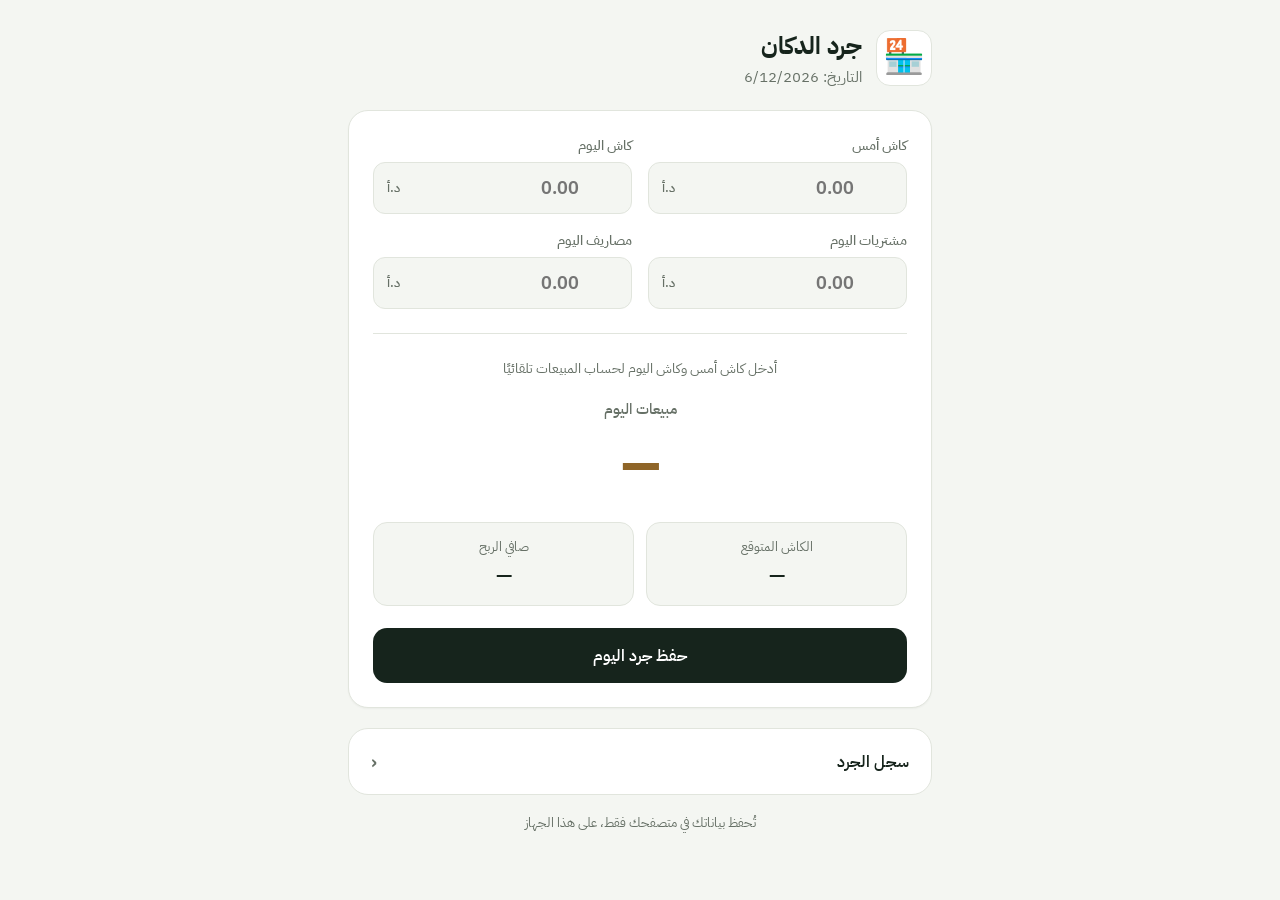
==== index.html @ ef3b1d61 "Add files via upload" ====
<!DOCTYPE html>
<html lang="ar" dir="rtl">
<head>
<meta charset="UTF-8">
<meta name="viewport" content="width=device-width, initial-scale=1.0">
<title>جرد الدكان</title>
<link rel="preconnect" href="https://fonts.googleapis.com">
<link rel="preconnect" href="https://fonts.gstatic.com" crossorigin>
<link href="https://fonts.googleapis.com/css2?family=IBM+Plex+Sans+Arabic:wght@400;500;600;700&display=swap" rel="stylesheet">
<link rel="stylesheet" href="style.css">
</head>
<body>

<div class="page">

  <header class="masthead">
    <div class="shop-icon">🏪</div>
    <div class="masthead-text">
      <h1>جرد الدكان</h1>
      <p class="subtitle" id="todayDate"></p>
    </div>
  </header>

  <main class="ledger">

    <section class="inputs">
      <div class="field">
        <label for="cashYesterday">كاش أمس</label>
        <div class="input-wrap">
          <input type="number" id="cashYesterday" inputmode="decimal" placeholder="0.00" step="0.01" min="0">
          <span class="unit">د.أ</span>
        </div>
      </div>

      <div class="field">
        <label for="cashToday">كاش اليوم</label>
        <div class="input-wrap">
          <input type="number" id="cashToday" inputmode="decimal" placeholder="0.00" step="0.01" min="0">
          <span class="unit">د.أ</span>
        </div>
      </div>

      <div class="field">
        <label for="purchases">مشتريات اليوم</label>
        <div class="input-wrap">
          <input type="number" id="purchases" inputmode="decimal" placeholder="0.00" step="0.01" min="0">
          <span class="unit">د.أ</span>
        </div>
      </div>

      <div class="field">
        <label for="expenses">مصاريف اليوم</label>
        <div class="input-wrap">
          <input type="number" id="expenses" inputmode="decimal" placeholder="0.00" step="0.01" min="0">
          <span class="unit">د.أ</span>
        </div>
      </div>
    </section>

    <div class="divider"></div>

    <section class="results">
      <p class="hint" id="resultHint">أدخل كاش أمس وكاش اليوم لحساب المبيعات تلقائيًا</p>

      <div class="hero-result" id="heroResult">
        <span class="hero-label">مبيعات اليوم</span>
        <span class="hero-value" id="salesValue">—</span>
      </div>

      <div class="mini-results" id="miniResults">
        <div class="mini-result">
          <span class="mini-label">الكاش المتوقع</span>
          <span class="mini-value" id="expectedCashValue">—</span>
        </div>
        <div class="mini-result">
          <span class="mini-label">صافي الربح</span>
          <span class="mini-value" id="profitValue">—</span>
        </div>
      </div>
    </section>

    <button class="save-btn" id="saveBtn">حفظ جرد اليوم</button>

  </main>

  <section class="history">
    <button class="history-toggle" id="historyToggle" aria-expanded="false">
      <span>سجل الجرد</span>
      <span class="chevron" id="chevron">‹</span>
    </button>

    <div class="history-body" id="historyBody">
      <div class="table-wrap">
        <table id="historyTable">
          <thead>
            <tr>
              <th>التاريخ</th>
              <th>كاش أمس</th>
              <th>كاش اليوم</th>
              <th>المشتريات</th>
              <th>المصاريف</th>
              <th>المبيعات</th>
              <th>الربح</th>
              <th></th>
            </tr>
          </thead>
          <tbody id="historyTableBody"></tbody>
        </table>
        <p class="empty-history" id="emptyHistory">لا يوجد جرد محفوظ بعد</p>
      </div>
    </div>
  </section>

  <footer class="foot-note">تُحفظ بياناتك في متصفحك فقط، على هذا الجهاز</footer>

</div>

<script src="script.js"></script>
</body>
</html>
---- style.css ----
:root {
  --ink: #16241C;
  --bg: #F4F6F2;
  --card: #FFFFFF;
  --accent: #B8863B;
  --accent-dark: #8F6528;
  --good: #2F6F4E;
  --good-bg: #E9F2ED;
  --bad: #B4442E;
  --bad-bg: #FBEBE7;
  --muted: #667066;
  --border: #E1E5DD;
  --border-strong: #CBD2C6;
  --font: 'IBM Plex Sans Arabic', Tahoma, Arial, sans-serif;
}

* { box-sizing: border-box; }

html, body {
  margin: 0;
  padding: 0;
}

body {
  font-family: var(--font);
  background: var(--bg);
  color: var(--ink);
  line-height: 1.5;
  -webkit-font-smoothing: antialiased;
}

.page {
  max-width: 620px;
  margin: 0 auto;
  padding: 28px 18px 60px;
}

/* Header */

.masthead {
  display: flex;
  align-items: center;
  gap: 14px;
  margin-bottom: 22px;
}

.shop-icon {
  font-size: 2.1rem;
  line-height: 1;
  background: var(--card);
  border: 1px solid var(--border);
  border-radius: 14px;
  width: 56px;
  height: 56px;
  display: flex;
  align-items: center;
  justify-content: center;
  flex-shrink: 0;
}

.masthead h1 {
  margin: 0;
  font-size: 1.5rem;
  font-weight: 700;
  letter-spacing: -0.01em;
}

.subtitle {
  margin: 2px 0 0;
  color: var(--muted);
  font-size: 0.92rem;
}

/* Ledger card */

.ledger {
  background: var(--card);
  border: 1px solid var(--border);
  border-radius: 20px;
  padding: 24px;
  box-shadow: 0 1px 2px rgba(22, 36, 28, 0.04);
}

.inputs {
  display: grid;
  grid-template-columns: 1fr 1fr;
  gap: 16px;
}

.field label {
  display: block;
  font-size: 0.88rem;
  font-weight: 500;
  color: var(--muted);
  margin-bottom: 6px;
}

.input-wrap {
  position: relative;
  display: flex;
  align-items: center;
}

.input-wrap input {
  width: 100%;
  font-family: var(--font);
  font-size: 1.1rem;
  font-weight: 600;
  color: var(--ink);
  background: var(--bg);
  border: 1.5px solid var(--border);
  border-radius: 12px;
  padding: 12px 52px 12px 14px;
  transition: border-color 0.15s ease, background 0.15s ease;
}

.input-wrap input:focus {
  outline: none;
  border-color: var(--accent);
  background: var(--card);
}

.input-wrap input::-webkit-outer-spin-button,
.input-wrap input::-webkit-inner-spin-button {
  -webkit-appearance: none;
  margin: 0;
}
.input-wrap input[type="number"] { -moz-appearance: textfield; }

.unit {
  position: absolute;
  left: 14px;
  font-size: 0.82rem;
  color: var(--muted);
  font-weight: 500;
  pointer-events: none;
}

.divider {
  height: 1px;
  background: var(--border);
  margin: 24px 0;
}

/* Results */

.hint {
  text-align: center;
  color: var(--muted);
  font-size: 0.9rem;
  margin: 0 0 18px;
}

.hero-result {
  display: flex;
  flex-direction: column;
  align-items: center;
  text-align: center;
  margin-bottom: 18px;
}

.hero-label {
  font-size: 0.95rem;
  color: var(--muted);
  font-weight: 500;
  margin-bottom: 6px;
}

.hero-value {
  font-size: clamp(2.4rem, 9vw, 3.2rem);
  font-weight: 700;
  color: var(--accent-dark);
  letter-spacing: -0.02em;
}

.hero-value.pulse {
  animation: pulse 0.35s ease;
}

@keyframes pulse {
  0% { transform: scale(1); }
  40% { transform: scale(1.04); }
  100% { transform: scale(1); }
}

@media (prefers-reduced-motion: reduce) {
  .hero-value.pulse { animation: none; }
}

.mini-results {
  display: grid;
  grid-template-columns: 1fr 1fr;
  gap: 12px;
}

.mini-result {
  background: var(--bg);
  border: 1px solid var(--border);
  border-radius: 14px;
  padding: 14px;
  display: flex;
  flex-direction: column;
  align-items: center;
  text-align: center;
}

.mini-label {
  font-size: 0.82rem;
  color: var(--muted);
  margin-bottom: 4px;
}

.mini-value {
  font-size: 1.3rem;
  font-weight: 700;
}

.mini-value.positive { color: var(--good); }
.mini-value.negative { color: var(--bad); }

/* Save button */

.save-btn {
  width: 100%;
  margin-top: 22px;
  padding: 15px;
  font-family: var(--font);
  font-size: 1.02rem;
  font-weight: 600;
  color: #fff;
  background: var(--ink);
  border: none;
  border-radius: 14px;
  cursor: pointer;
  transition: background 0.15s ease, transform 0.1s ease;
}

.save-btn:hover { background: #223a2c; }
.save-btn:active { transform: scale(0.99); }

/* History */

.history {
  margin-top: 20px;
  background: var(--card);
  border: 1px solid var(--border);
  border-radius: 20px;
  overflow: hidden;
}

.history-toggle {
  width: 100%;
  display: flex;
  align-items: center;
  justify-content: space-between;
  background: none;
  border: none;
  font-family: var(--font);
  font-size: 1rem;
  font-weight: 600;
  color: var(--ink);
  padding: 18px 22px;
  cursor: pointer;
}

.chevron {
  transition: transform 0.2s ease;
  color: var(--muted);
  font-size: 1.2rem;
}

.chevron.open { transform: rotate(-90deg); }

.history-body {
  max-height: 0;
  overflow: hidden;
  transition: max-height 0.25s ease;
}

.history-body.open {
  max-height: 600px;
  overflow-y: auto;
}

.table-wrap {
  padding: 0 22px 20px;
}

table {
  width: 100%;
  border-collapse: collapse;
  font-size: 0.88rem;
}

th, td {
  padding: 10px 8px;
  text-align: center;
  border-bottom: 1px solid var(--border);
  white-space: nowrap;
}

th {
  color: var(--muted);
  font-weight: 500;
  font-size: 0.8rem;
}

td.profit-cell.positive { color: var(--good); font-weight: 600; }
td.profit-cell.negative { color: var(--bad); font-weight: 600; }

.delete-btn {
  background: none;
  border: none;
  color: var(--muted);
  cursor: pointer;
  font-size: 1rem;
  padding: 4px 8px;
  border-radius: 8px;
}

.delete-btn:hover { background: var(--bad-bg); color: var(--bad); }

.empty-history {
  text-align: center;
  color: var(--muted);
  font-size: 0.9rem;
  padding: 8px 0 4px;
}

.foot-note {
  text-align: center;
  color: var(--muted);
  font-size: 0.8rem;
  margin-top: 18px;
}

/* Mobile */

@media (max-width: 480px) {
  .page { padding: 20px 14px 40px; }
  .inputs { grid-template-columns: 1fr; }
  .mini-results { grid-template-columns: 1fr 1fr; }
  .ledger { padding: 18px; }
  th, td { font-size: 0.78rem; padding: 8px 5px; }
}
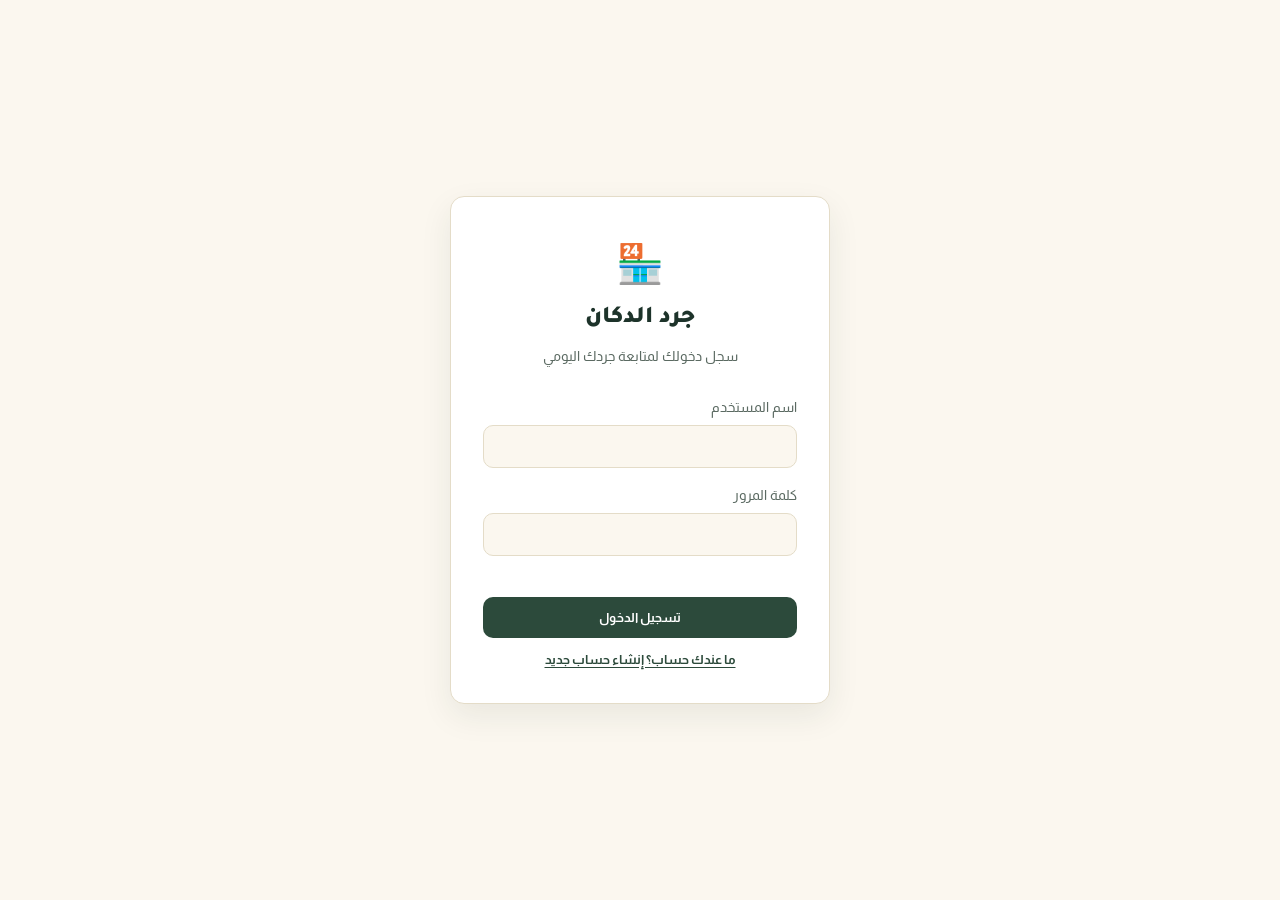
==== commit ee359474: "Add files via upload" ====
--- a/index.html
+++ b/index.html
@@ -5,114 +5,161 @@
 <meta name="viewport" content="width=device-width, initial-scale=1.0">
 <title>جرد الدكان</title>
 <link rel="preconnect" href="https://fonts.googleapis.com">
-<link rel="preconnect" href="https://fonts.gstatic.com" crossorigin>
-<link href="https://fonts.googleapis.com/css2?family=IBM+Plex+Sans+Arabic:wght@400;500;600;700&display=swap" rel="stylesheet">
+<link href="https://fonts.googleapis.com/css2?family=Tajawal:wght@500;700;900&family=Almarai:wght@400;700&display=swap" rel="stylesheet">
 <link rel="stylesheet" href="style.css">
 </head>
 <body>
 
-<div class="page">
+<!-- ===== شاشة تسجيل الدخول ===== -->
+<section id="authScreen" class="screen">
+  <div class="auth-card">
+    <div class="brand">
+      <span class="brand-icon">🏪</span>
+      <h1>جرد الدكان</h1>
+      <p class="brand-sub">سجل دخولك لمتابعة جردك اليومي</p>
+    </div>
 
-  <header class="masthead">
-    <div class="shop-icon">🏪</div>
-    <div class="masthead-text">
+    <form id="loginForm" class="auth-form">
+      <label>
+        اسم المستخدم
+        <input type="text" id="loginUsername" autocomplete="username" required>
+      </label>
+      <label>
+        كلمة المرور
+        <input type="password" id="loginPassword" autocomplete="current-password" required>
+      </label>
+      <p id="loginError" class="form-error"></p>
+      <button type="submit" class="btn btn-primary">تسجيل الدخول</button>
+    </form>
+
+    <button id="showSignup" class="link-btn">ما عندك حساب؟ إنشاء حساب جديد</button>
+
+    <form id="signupForm" class="auth-form hidden">
+      <label>
+        اسم المستخدم
+        <input type="text" id="signupUsername" required>
+      </label>
+      <label>
+        كلمة المرور
+        <input type="password" id="signupPassword" required>
+      </label>
+      <label>
+        تأكيد كلمة المرور
+        <input type="password" id="signupPasswordConfirm" required>
+      </label>
+      <p id="signupError" class="form-error"></p>
+      <button type="submit" class="btn btn-primary">إنشاء الحساب</button>
+    </form>
+
+    <button id="showLogin" class="link-btn hidden">رجوع لتسجيل الدخول</button>
+  </div>
+</section>
+
+<!-- ===== الشاشة الرئيسية: الجرد ===== -->
+<section id="mainScreen" class="screen hidden">
+  <header class="topbar">
+    <div class="topbar-title">
+      <span class="brand-icon small">🏪</span>
       <h1>جرد الدكان</h1>
-      <p class="subtitle" id="todayDate"></p>
+    </div>
+    <div class="topbar-user">
+      <span id="welcomeUser" class="welcome"></span>
+      <button id="logoutBtn" class="btn btn-ghost">تسجيل الخروج</button>
     </div>
   </header>
 
-  <main class="ledger">
+  <main class="content">
+    <p id="todayDate" class="today-date"></p>
 
-    <section class="inputs">
-      <div class="field">
-        <label for="cashYesterday">كاش أمس</label>
-        <div class="input-wrap">
-          <input type="number" id="cashYesterday" inputmode="decimal" placeholder="0.00" step="0.01" min="0">
-          <span class="unit">د.أ</span>
-        </div>
+    <div class="card entry-card">
+      <div class="field-grid">
+        <label class="field">
+          <span>كاش أمس</span>
+          <div class="input-money">
+            <input type="number" id="cashYesterday" min="0" step="0.01" placeholder="0.00">
+            <span class="currency">د.أ</span>
+          </div>
+        </label>
+        <label class="field">
+          <span>كاش اليوم</span>
+          <div class="input-money">
+            <input type="number" id="cashToday" min="0" step="0.01" placeholder="0.00">
+            <span class="currency">د.أ</span>
+          </div>
+        </label>
+        <label class="field">
+          <span>مشتريات اليوم</span>
+          <div class="input-money">
+            <input type="number" id="purchases" min="0" step="0.01" placeholder="0.00">
+            <span class="currency">د.أ</span>
+          </div>
+        </label>
+        <label class="field">
+          <span>مصاريف اليوم</span>
+          <div class="input-money">
+            <input type="number" id="expenses" min="0" step="0.01" placeholder="0.00">
+            <span class="currency">د.أ</span>
+          </div>
+        </label>
       </div>
 
-      <div class="field">
-        <label for="cashToday">كاش اليوم</label>
-        <div class="input-wrap">
-          <input type="number" id="cashToday" inputmode="decimal" placeholder="0.00" step="0.01" min="0">
-          <span class="unit">د.أ</span>
-        </div>
+      <div class="result-box">
+        <span class="result-label">مبيعات اليوم</span>
+        <span id="salesResult" class="result-value">0.00 د.أ</span>
       </div>
 
-      <div class="field">
-        <label for="purchases">مشتريات اليوم</label>
-        <div class="input-wrap">
-          <input type="number" id="purchases" inputmode="decimal" placeholder="0.00" step="0.01" min="0">
-          <span class="unit">د.أ</span>
-        </div>
-      </div>
+      <p id="profitNote" class="profit-note"></p>
 
-      <div class="field">
-        <label for="expenses">مصاريف اليوم</label>
-        <div class="input-wrap">
-          <input type="number" id="expenses" inputmode="decimal" placeholder="0.00" step="0.01" min="0">
-          <span class="unit">د.أ</span>
-        </div>
-      </div>
-    </section>
+      <button id="saveBtn" class="btn btn-primary btn-wide">حفظ جرد اليوم</button>
+      <p id="saveMsg" class="save-msg"></p>
+    </div>
 
-    <div class="divider"></div>
+    <button id="goRecords" class="btn btn-outline btn-wide">سجل الجرد</button>
+  </main>
+</section>
 
-    <section class="results">
-      <p class="hint" id="resultHint">أدخل كاش أمس وكاش اليوم لحساب المبيعات تلقائيًا</p>
+<!-- ===== شاشة سجل الجرد ===== -->
+<section id="recordsScreen" class="screen hidden">
+  <header class="topbar">
+    <div class="topbar-title">
+      <span class="brand-icon small">📒</span>
+      <h1>سجل الجرد</h1>
+    </div>
+    <div class="topbar-user">
+      <span id="welcomeUser2" class="welcome"></span>
+      <button id="logoutBtn2" class="btn btn-ghost">تسجيل الخروج</button>
+    </div>
+  </header>
 
-      <div class="hero-result" id="heroResult">
-        <span class="hero-label">مبيعات اليوم</span>
-        <span class="hero-value" id="salesValue">—</span>
-      </div>
+  <main class="content">
+    <button id="backToMain" class="link-btn back-link">← رجوع للجرد</button>
 
-      <div class="mini-results" id="miniResults">
-        <div class="mini-result">
-          <span class="mini-label">الكاش المتوقع</span>
-          <span class="mini-value" id="expectedCashValue">—</span>
-        </div>
-        <div class="mini-result">
-          <span class="mini-label">صافي الربح</span>
-          <span class="mini-value" id="profitValue">—</span>
-        </div>
-      </div>
-    </section>
+    <div class="card table-card">
+      <table id="recordsTable">
+        <thead>
+          <tr>
+            <th>التاريخ</th>
+            <th>كاش أمس</th>
+            <th>كاش اليوم</th>
+            <th>المشتريات</th>
+            <th>المصاريف</th>
+            <th>المبيعات</th>
+          </tr>
+        </thead>
+        <tbody id="recordsBody"></tbody>
+      </table>
+      <p id="noRecords" class="no-records hidden">ما في جرد محفوظ لهسا. ابدأ بحفظ أول يوم من صفحة الجرد.</p>
+    </div>
+  </main>
+</section>
 
-    <button class="save-btn" id="saveBtn">حفظ جرد اليوم</button>
-
-  </main>
-
-  <section class="history">
-    <button class="history-toggle" id="historyToggle" aria-expanded="false">
-      <span>سجل الجرد</span>
-      <span class="chevron" id="chevron">‹</span>
-    </button>
-
-    <div class="history-body" id="historyBody">
-      <div class="table-wrap">
-        <table id="historyTable">
-          <thead>
-            <tr>
-              <th>التاريخ</th>
-              <th>كاش أمس</th>
-              <th>كاش اليوم</th>
-              <th>المشتريات</th>
-              <th>المصاريف</th>
-              <th>المبيعات</th>
-              <th>الربح</th>
-              <th></th>
-            </tr>
-          </thead>
-          <tbody id="historyTableBody"></tbody>
-        </table>
-        <p class="empty-history" id="emptyHistory">لا يوجد جرد محفوظ بعد</p>
-      </div>
-    </div>
-  </section>
-
-  <footer class="foot-note">تُحفظ بياناتك في متصفحك فقط، على هذا الجهاز</footer>
-
+<!-- ===== نافذة تفاصيل اليوم ===== -->
+<div id="detailModal" class="modal-overlay hidden">
+  <div class="modal-box">
+    <button id="closeModal" class="modal-close">✕</button>
+    <h2 id="modalDate"></h2>
+    <div class="modal-grid" id="modalBody"></div>
+  </div>
 </div>
 
 <script src="script.js"></script>
--- a/style.css
+++ b/style.css
@@ -1,345 +1,452 @@
-:root {
-  --ink: #16241C;
-  --bg: #F4F6F2;
-  --card: #FFFFFF;
-  --accent: #B8863B;
-  --accent-dark: #8F6528;
-  --good: #2F6F4E;
-  --good-bg: #E9F2ED;
-  --bad: #B4442E;
-  --bad-bg: #FBEBE7;
-  --muted: #667066;
-  --border: #E1E5DD;
-  --border-strong: #CBD2C6;
-  --font: 'IBM Plex Sans Arabic', Tahoma, Arial, sans-serif;
-}
-
-* { box-sizing: border-box; }
-
-html, body {
+:root{
+  --bg: #FBF7EF;
+  --paper: #FFFFFF;
+  --ink: #22302A;
+  --ink-soft: #5B6A62;
+  --green: #2C4A3B;
+  --green-dark: #1D332A;
+  --gold: #C8912F;
+  --gold-soft: #F3E3C4;
+  --line: #E4DCC8;
+  --danger: #B5432E;
+  --radius: 14px;
+}
+
+*{ box-sizing: border-box; }
+
+html, body{
   margin: 0;
   padding: 0;
-}
-
-body {
-  font-family: var(--font);
+  min-height: 100%;
   background: var(--bg);
   color: var(--ink);
-  line-height: 1.5;
-  -webkit-font-smoothing: antialiased;
-}
-
-.page {
-  max-width: 620px;
+  font-family: 'Almarai', 'Tajawal', sans-serif;
+  font-size: 16px;
+  line-height: 1.6;
+}
+
+h1{
+  font-family: 'Tajawal', sans-serif;
+  font-weight: 900;
+  margin: 0;
+}
+
+.hidden{ display: none !important; }
+
+button{
+  font-family: inherit;
+  cursor: pointer;
+}
+
+input{
+  font-family: inherit;
+  font-size: 1rem;
+}
+
+/* ===== Screens ===== */
+.screen{
+  min-height: 100vh;
+  width: 100%;
+}
+
+/* ===== Auth screen ===== */
+#authScreen{
+  display: flex;
+  align-items: center;
+  justify-content: center;
+  padding: 24px;
+}
+
+.auth-card{
+  background: var(--paper);
+  border: 1px solid var(--line);
+  border-radius: var(--radius);
+  padding: 36px 32px;
+  width: 100%;
+  max-width: 380px;
+  box-shadow: 0 12px 32px rgba(29, 51, 42, 0.08);
+}
+
+.brand{
+  text-align: center;
+  margin-bottom: 28px;
+}
+
+.brand-icon{
+  font-size: 2.4rem;
+  display: block;
+  margin-bottom: 6px;
+}
+
+.brand-icon.small{
+  font-size: 1.6rem;
+  display: inline-block;
+  margin-left: 8px;
+}
+
+.brand h1{
+  font-size: 1.5rem;
+  color: var(--green-dark);
+}
+
+.brand-sub{
+  color: var(--ink-soft);
+  font-size: 0.9rem;
+  margin: 6px 0 0;
+}
+
+.auth-form{
+  display: flex;
+  flex-direction: column;
+  gap: 16px;
+}
+
+.auth-form label{
+  display: flex;
+  flex-direction: column;
+  gap: 6px;
+  font-size: 0.9rem;
+  color: var(--ink-soft);
+}
+
+.auth-form input{
+  border: 1px solid var(--line);
+  border-radius: 10px;
+  padding: 12px 14px;
+  background: var(--bg);
+  color: var(--ink);
+}
+
+.auth-form input:focus{
+  outline: 2px solid var(--green);
+  outline-offset: 1px;
+  background: var(--paper);
+}
+
+.form-error{
+  color: var(--danger);
+  font-size: 0.85rem;
+  margin: -6px 0 0;
+  min-height: 1.1em;
+}
+
+.link-btn{
+  display: block;
+  width: 100%;
+  text-align: center;
+  background: none;
+  border: none;
+  color: var(--green);
+  font-weight: 700;
+  padding: 14px 0 0;
+  text-decoration: underline;
+  text-underline-offset: 3px;
+}
+
+.back-link{
+  text-align: right;
+  padding: 0 0 16px;
+}
+
+/* ===== Buttons ===== */
+.btn{
+  border-radius: 10px;
+  padding: 13px 20px;
+  font-weight: 700;
+  border: none;
+  transition: transform 0.05s ease;
+}
+.btn:active{ transform: scale(0.98); }
+
+.btn-primary{
+  background: var(--green);
+  color: #fff;
+}
+.btn-primary:hover{ background: var(--green-dark); }
+
+.btn-outline{
+  background: transparent;
+  color: var(--green-dark);
+  border: 1.5px solid var(--green);
+}
+
+.btn-ghost{
+  background: transparent;
+  color: var(--ink-soft);
+  border: 1px solid var(--line);
+  padding: 8px 16px;
+  font-weight: 700;
+  font-size: 0.85rem;
+}
+
+.btn-wide{
+  width: 100%;
+  margin-top: 8px;
+}
+
+/* ===== Topbar ===== */
+.topbar{
+  background: var(--green);
+  color: #fff;
+  padding: 18px 24px;
+  display: flex;
+  align-items: center;
+  justify-content: space-between;
+  flex-wrap: wrap;
+  gap: 12px;
+}
+
+.topbar-title{
+  display: flex;
+  align-items: center;
+}
+
+.topbar h1{
+  color: #fff;
+  font-size: 1.25rem;
+}
+
+.topbar-user{
+  display: flex;
+  align-items: center;
+  gap: 14px;
+}
+
+.welcome{
+  font-weight: 700;
+}
+
+.topbar .btn-ghost{
+  color: #fff;
+  border-color: rgba(255,255,255,0.4);
+}
+.topbar .btn-ghost:hover{
+  background: rgba(255,255,255,0.12);
+}
+
+/* ===== Content ===== */
+.content{
+  max-width: 640px;
   margin: 0 auto;
-  padding: 28px 18px 60px;
-}
-
-/* Header */
-
-.masthead {
-  display: flex;
-  align-items: center;
-  gap: 14px;
-  margin-bottom: 22px;
-}
-
-.shop-icon {
-  font-size: 2.1rem;
-  line-height: 1;
-  background: var(--card);
-  border: 1px solid var(--border);
-  border-radius: 14px;
-  width: 56px;
-  height: 56px;
-  display: flex;
-  align-items: center;
-  justify-content: center;
-  flex-shrink: 0;
-}
-
-.masthead h1 {
-  margin: 0;
-  font-size: 1.5rem;
-  font-weight: 700;
-  letter-spacing: -0.01em;
-}
-
-.subtitle {
-  margin: 2px 0 0;
-  color: var(--muted);
-  font-size: 0.92rem;
-}
-
-/* Ledger card */
-
-.ledger {
-  background: var(--card);
-  border: 1px solid var(--border);
-  border-radius: 20px;
+  padding: 24px 20px 60px;
+}
+
+.today-date{
+  color: var(--ink-soft);
+  font-size: 0.9rem;
+  margin: 0 0 18px;
+}
+
+.card{
+  background: var(--paper);
+  border: 1px solid var(--line);
+  border-radius: var(--radius);
   padding: 24px;
-  box-shadow: 0 1px 2px rgba(22, 36, 28, 0.04);
-}
-
-.inputs {
+}
+
+.entry-card{
+  margin-bottom: 20px;
+}
+
+.field-grid{
   display: grid;
   grid-template-columns: 1fr 1fr;
   gap: 16px;
-}
-
-.field label {
+  margin-bottom: 8px;
+}
+
+.field{
+  display: flex;
+  flex-direction: column;
+  gap: 6px;
+  font-size: 0.88rem;
+  color: var(--ink-soft);
+}
+
+.input-money{
+  display: flex;
+  align-items: center;
+  border: 1px solid var(--line);
+  border-radius: 10px;
+  overflow: hidden;
+  background: var(--bg);
+}
+
+.input-money input{
+  border: none;
+  background: transparent;
+  padding: 12px 12px;
+  width: 100%;
+  color: var(--ink);
+}
+.input-money input:focus{ outline: none; }
+.input-money:focus-within{
+  outline: 2px solid var(--green);
+}
+
+.input-money .currency{
+  padding: 0 12px;
+  color: var(--ink-soft);
+  font-size: 0.85rem;
+  border-right: 1px solid var(--line);
+}
+
+.result-box{
+  margin-top: 18px;
+  background: var(--gold-soft);
+  border: 1px solid var(--gold);
+  border-radius: 12px;
+  padding: 18px;
+  text-align: center;
+}
+
+.result-label{
   display: block;
-  font-size: 0.88rem;
-  font-weight: 500;
-  color: var(--muted);
-  margin-bottom: 6px;
-}
-
-.input-wrap {
+  font-size: 0.9rem;
+  color: var(--green-dark);
+  margin-bottom: 4px;
+}
+
+.result-value{
+  display: block;
+  font-family: 'Tajawal', sans-serif;
+  font-weight: 900;
+  font-size: 2.1rem;
+  color: var(--green-dark);
+}
+
+.profit-note{
+  font-size: 0.82rem;
+  color: var(--ink-soft);
+  margin: 12px 2px 0;
+}
+
+.save-msg{
+  text-align: center;
+  color: var(--green-dark);
+  font-weight: 700;
+  font-size: 0.9rem;
+  min-height: 1.2em;
+  margin: 8px 0 0;
+}
+
+/* ===== Records table ===== */
+.table-card{
+  overflow-x: auto;
+  padding: 12px;
+}
+
+table{
+  width: 100%;
+  border-collapse: collapse;
+  font-size: 0.92rem;
+  min-width: 480px;
+}
+
+th, td{
+  padding: 12px 10px;
+  text-align: center;
+  border-bottom: 1px solid var(--line);
+}
+
+thead th{
+  color: var(--ink-soft);
+  font-weight: 700;
+  font-size: 0.85rem;
+  border-bottom: 2px solid var(--green);
+}
+
+tbody tr{
+  cursor: pointer;
+}
+tbody tr:hover{
+  background: var(--gold-soft);
+}
+
+.no-records{
+  text-align: center;
+  color: var(--ink-soft);
+  padding: 30px 10px;
+}
+
+/* ===== Modal ===== */
+.modal-overlay{
+  position: fixed;
+  inset: 0;
+  background: rgba(29, 51, 42, 0.45);
+  display: flex;
+  align-items: center;
+  justify-content: center;
+  padding: 20px;
+  z-index: 50;
+}
+
+.modal-box{
+  background: var(--paper);
+  border-radius: var(--radius);
+  padding: 28px;
+  width: 100%;
+  max-width: 380px;
   position: relative;
-  display: flex;
-  align-items: center;
-}
-
-.input-wrap input {
-  width: 100%;
-  font-family: var(--font);
-  font-size: 1.1rem;
-  font-weight: 600;
-  color: var(--ink);
-  background: var(--bg);
-  border: 1.5px solid var(--border);
-  border-radius: 12px;
-  padding: 12px 52px 12px 14px;
-  transition: border-color 0.15s ease, background 0.15s ease;
-}
-
-.input-wrap input:focus {
-  outline: none;
-  border-color: var(--accent);
-  background: var(--card);
-}
-
-.input-wrap input::-webkit-outer-spin-button,
-.input-wrap input::-webkit-inner-spin-button {
-  -webkit-appearance: none;
-  margin: 0;
-}
-.input-wrap input[type="number"] { -moz-appearance: textfield; }
-
-.unit {
+}
+
+.modal-close{
   position: absolute;
+  top: 14px;
   left: 14px;
-  font-size: 0.82rem;
-  color: var(--muted);
-  font-weight: 500;
-  pointer-events: none;
-}
-
-.divider {
-  height: 1px;
-  background: var(--border);
-  margin: 24px 0;
-}
-
-/* Results */
-
-.hint {
-  text-align: center;
-  color: var(--muted);
-  font-size: 0.9rem;
-  margin: 0 0 18px;
-}
-
-.hero-result {
-  display: flex;
-  flex-direction: column;
-  align-items: center;
-  text-align: center;
-  margin-bottom: 18px;
-}
-
-.hero-label {
-  font-size: 0.95rem;
-  color: var(--muted);
-  font-weight: 500;
-  margin-bottom: 6px;
-}
-
-.hero-value {
-  font-size: clamp(2.4rem, 9vw, 3.2rem);
-  font-weight: 700;
-  color: var(--accent-dark);
-  letter-spacing: -0.02em;
-}
-
-.hero-value.pulse {
-  animation: pulse 0.35s ease;
-}
-
-@keyframes pulse {
-  0% { transform: scale(1); }
-  40% { transform: scale(1.04); }
-  100% { transform: scale(1); }
-}
-
-@media (prefers-reduced-motion: reduce) {
-  .hero-value.pulse { animation: none; }
-}
-
-.mini-results {
-  display: grid;
-  grid-template-columns: 1fr 1fr;
-  gap: 12px;
-}
-
-.mini-result {
-  background: var(--bg);
-  border: 1px solid var(--border);
-  border-radius: 14px;
-  padding: 14px;
-  display: flex;
-  flex-direction: column;
-  align-items: center;
-  text-align: center;
-}
-
-.mini-label {
-  font-size: 0.82rem;
-  color: var(--muted);
-  margin-bottom: 4px;
-}
-
-.mini-value {
-  font-size: 1.3rem;
-  font-weight: 700;
-}
-
-.mini-value.positive { color: var(--good); }
-.mini-value.negative { color: var(--bad); }
-
-/* Save button */
-
-.save-btn {
-  width: 100%;
-  margin-top: 22px;
-  padding: 15px;
-  font-family: var(--font);
-  font-size: 1.02rem;
-  font-weight: 600;
-  color: #fff;
-  background: var(--ink);
-  border: none;
-  border-radius: 14px;
-  cursor: pointer;
-  transition: background 0.15s ease, transform 0.1s ease;
-}
-
-.save-btn:hover { background: #223a2c; }
-.save-btn:active { transform: scale(0.99); }
-
-/* History */
-
-.history {
-  margin-top: 20px;
-  background: var(--card);
-  border: 1px solid var(--border);
-  border-radius: 20px;
-  overflow: hidden;
-}
-
-.history-toggle {
-  width: 100%;
-  display: flex;
-  align-items: center;
-  justify-content: space-between;
   background: none;
   border: none;
-  font-family: var(--font);
-  font-size: 1rem;
-  font-weight: 600;
-  color: var(--ink);
-  padding: 18px 22px;
-  cursor: pointer;
-}
-
-.chevron {
-  transition: transform 0.2s ease;
-  color: var(--muted);
-  font-size: 1.2rem;
-}
-
-.chevron.open { transform: rotate(-90deg); }
-
-.history-body {
-  max-height: 0;
-  overflow: hidden;
-  transition: max-height 0.25s ease;
-}
-
-.history-body.open {
-  max-height: 600px;
-  overflow-y: auto;
-}
-
-.table-wrap {
-  padding: 0 22px 20px;
-}
-
-table {
-  width: 100%;
-  border-collapse: collapse;
-  font-size: 0.88rem;
-}
-
-th, td {
-  padding: 10px 8px;
-  text-align: center;
-  border-bottom: 1px solid var(--border);
-  white-space: nowrap;
-}
-
-th {
-  color: var(--muted);
-  font-weight: 500;
-  font-size: 0.8rem;
-}
-
-td.profit-cell.positive { color: var(--good); font-weight: 600; }
-td.profit-cell.negative { color: var(--bad); font-weight: 600; }
-
-.delete-btn {
-  background: none;
-  border: none;
-  color: var(--muted);
-  cursor: pointer;
-  font-size: 1rem;
-  padding: 4px 8px;
-  border-radius: 8px;
-}
-
-.delete-btn:hover { background: var(--bad-bg); color: var(--bad); }
-
-.empty-history {
-  text-align: center;
-  color: var(--muted);
-  font-size: 0.9rem;
-  padding: 8px 0 4px;
-}
-
-.foot-note {
-  text-align: center;
-  color: var(--muted);
-  font-size: 0.8rem;
-  margin-top: 18px;
-}
-
-/* Mobile */
-
-@media (max-width: 480px) {
-  .page { padding: 20px 14px 40px; }
-  .inputs { grid-template-columns: 1fr; }
-  .mini-results { grid-template-columns: 1fr 1fr; }
-  .ledger { padding: 18px; }
-  th, td { font-size: 0.78rem; padding: 8px 5px; }
-}
+  font-size: 1.1rem;
+  color: var(--ink-soft);
+}
+
+.modal-box h2{
+  font-family: 'Tajawal', sans-serif;
+  color: var(--green-dark);
+  margin: 0 0 18px;
+  font-size: 1.15rem;
+}
+
+.modal-grid{
+  display: flex;
+  flex-direction: column;
+  gap: 10px;
+}
+
+.modal-row{
+  display: flex;
+  justify-content: space-between;
+  border-bottom: 1px solid var(--line);
+  padding-bottom: 8px;
+  font-size: 0.92rem;
+}
+
+.modal-row span:first-child{
+  color: var(--ink-soft);
+}
+.modal-row span:last-child{
+  font-weight: 700;
+}
+
+.modal-row.highlight span:last-child{
+  color: var(--gold);
+  font-family: 'Tajawal', sans-serif;
+  font-weight: 900;
+  font-size: 1.1rem;
+}
+
+/* ===== Responsive ===== */
+@media (max-width: 480px){
+  .field-grid{
+    grid-template-columns: 1fr;
+  }
+  .auth-card{
+    padding: 28px 22px;
+  }
+  .topbar{
+    padding: 16px 18px;
+  }
+  .result-value{
+    font-size: 1.7rem;
+  }
+}
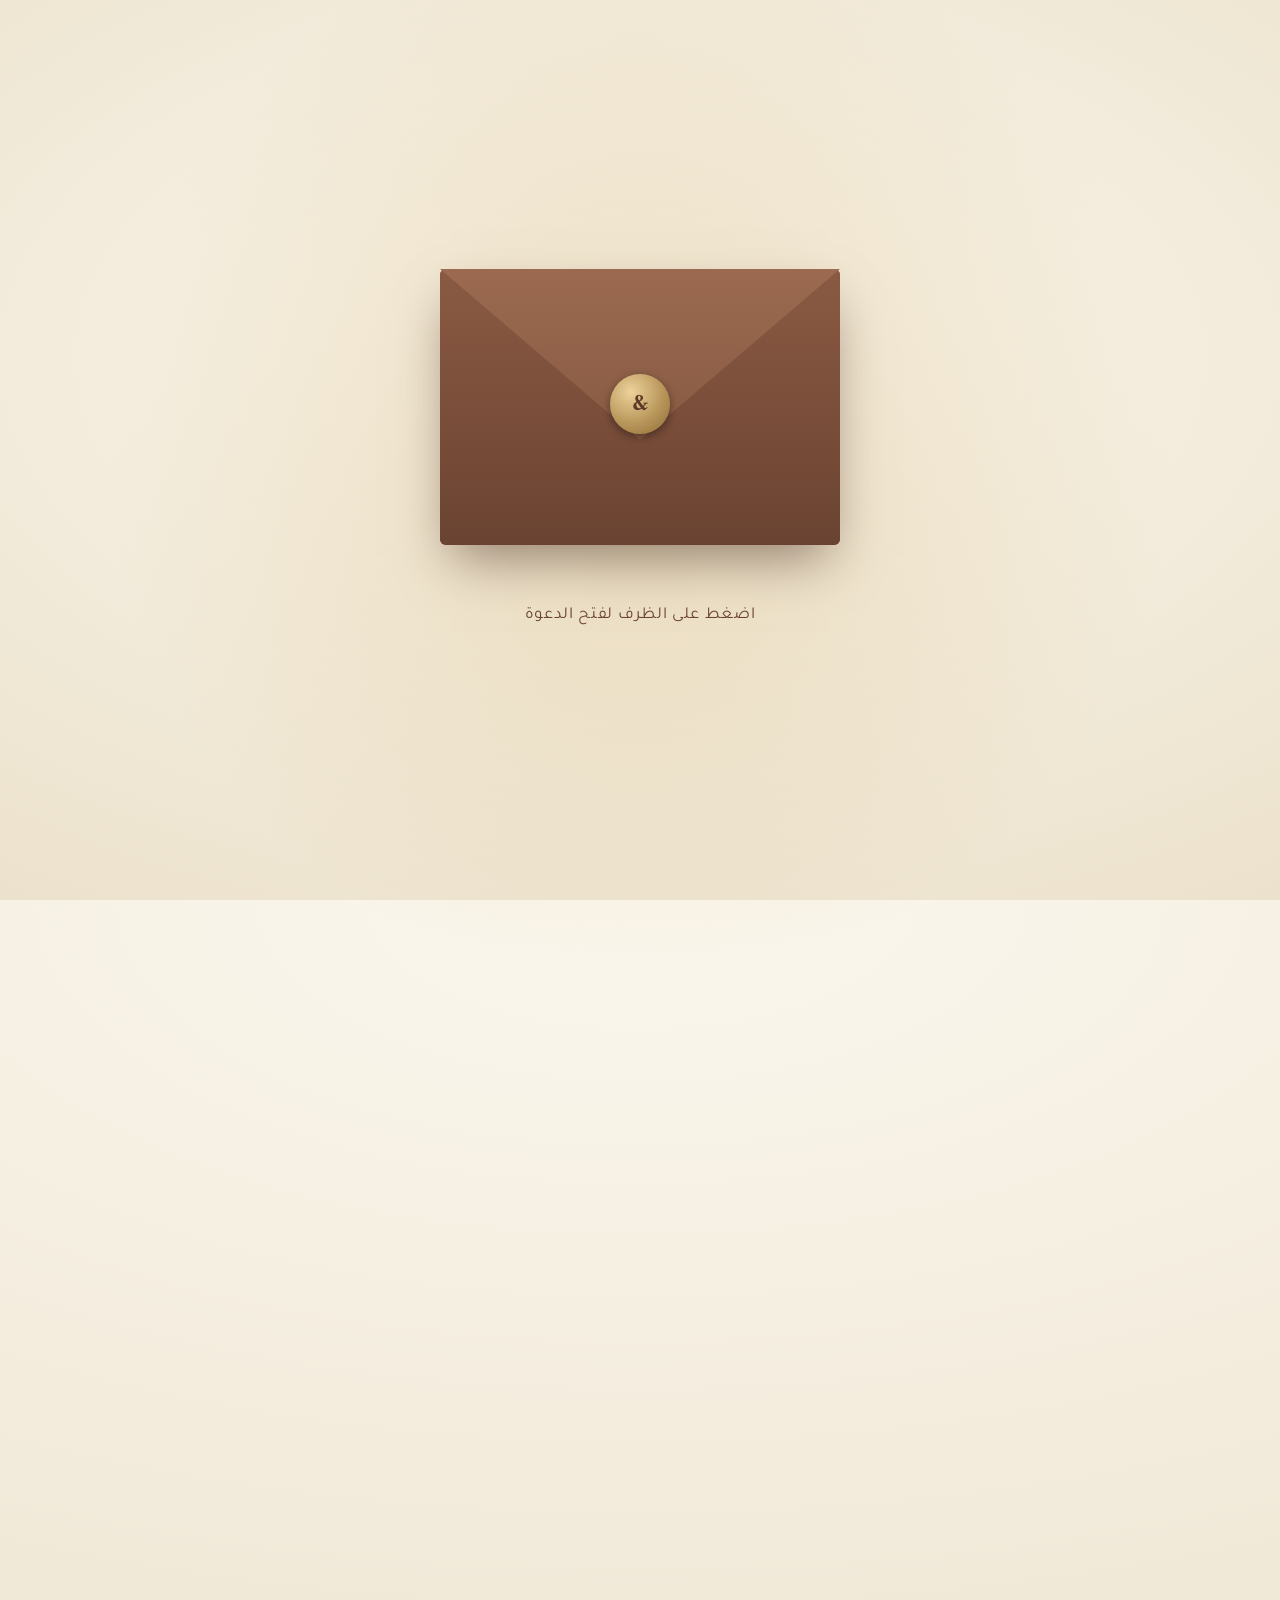
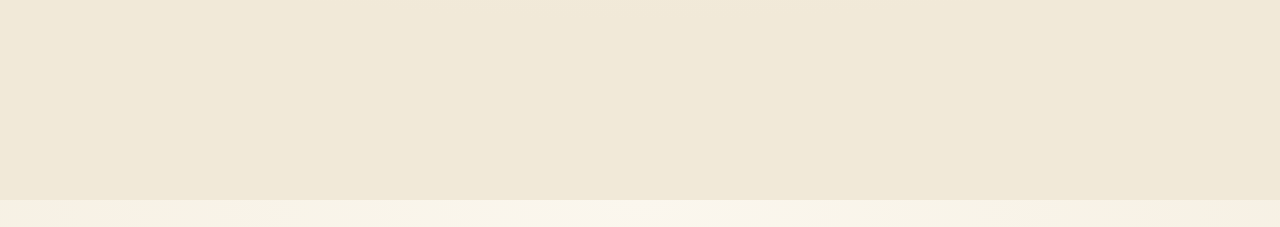
==== commit 7583f459: "Add files via upload" ====
--- a/index.html
+++ b/index.html
@@ -1,167 +1,622 @@
 <!DOCTYPE html>
 <html lang="ar" dir="rtl">
 <head>
-<meta charset="UTF-8">
-<meta name="viewport" content="width=device-width, initial-scale=1.0">
-<title>جرد الدكان</title>
+<meta charset="utf-8">
+<meta name="viewport" content="width=device-width, initial-scale=1, viewport-fit=cover">
+<title>دعوة خطوبة جهاد وديما</title>
+<meta name="description" content="يتشرف السيد إياد عطا حسين والحاج خالد ناصر رفيق بدعوتكم لحضور خطوبة ولديهما جهاد وديما - الخميس 5 نوفمبر 2026">
+<meta name="theme-color" content="#f6f1e7">
+<link rel="canonical" href="https://YOUR-DOMAIN.com/">
+<meta property="og:type" content="website">
+<meta property="og:locale" content="ar_AR">
+<meta property="og:site_name" content="دعوة خطوبة جهاد وديما">
+<meta property="og:title" content="دعوة خطوبة جهاد وديما">
+<meta property="og:description" content="يتشرف السيد إياد عطا حسين والحاج خالد ناصر رفيق بدعوتكم لحضور خطوبة ولديهما جهاد وديما - الخميس 5 نوفمبر 2026 - قاعة أعمدة، الزرقاء">
+<meta property="og:url" content="https://YOUR-DOMAIN.com/">
+<meta property="og:image" content="https://YOUR-DOMAIN.com/og-image.jpg">
+<meta property="og:image:type" content="image/jpeg">
+<meta property="og:image:width" content="1200">
+<meta property="og:image:height" content="630">
+<meta property="og:image:alt" content="دعوة خطوبة جهاد وديما - الخميس 5 نوفمبر 2026 - قاعة أعمدة، الزرقاء">
+<meta name="twitter:card" content="summary_large_image">
+<meta name="twitter:title" content="دعوة خطوبة جهاد وديما">
+<meta name="twitter:description" content="الخميس 5 نوفمبر 2026 - قاعة أعمدة، الزرقاء">
+<meta name="twitter:image" content="https://YOUR-DOMAIN.com/og-image.jpg">
 <link rel="preconnect" href="https://fonts.googleapis.com">
-<link href="https://fonts.googleapis.com/css2?family=Tajawal:wght@500;700;900&family=Almarai:wght@400;700&display=swap" rel="stylesheet">
-<link rel="stylesheet" href="style.css">
+<link rel="preconnect" href="https://fonts.gstatic.com" crossorigin>
+<link href="https://fonts.googleapis.com/css2?family=Amiri:wght@400;700&family=Aref+Ruqaa:wght@700&family=Tajawal:wght@400;500;700&display=swap" rel="stylesheet">
+<style>
+:root{--ivory:#f6f1e7;--paper:#fbf7ee;--brown:#6b4332;--ink:#4a2e22;--gold:#b9975b;--gold2:#d9bd85;--line:rgba(107,67,50,.28)}
+*{box-sizing:border-box;margin:0;padding:0;-webkit-tap-highlight-color:transparent}
+html{scroll-behavior:smooth}
+body{background:radial-gradient(120% 80% at 50% 0,#fbf7ee,#f1e9d8);color:var(--brown);font-family:'Tajawal',sans-serif;line-height:1.8;min-height:100vh;overflow-x:hidden}
+body.lock{overflow:hidden;height:100vh}
+button,a{font:inherit;color:inherit}
+:focus-visible{outline:2px solid var(--gold);outline-offset:3px}
+
+/* أغصان الزهور */
+#flowers{position:fixed;inset:0;pointer-events:none;z-index:1;overflow:hidden}
+#flowers .defs{position:absolute;width:0;height:0}
+.sp{position:absolute;height:min(36vh,330px);width:auto;aspect-ratio:100/440;overflow:visible;animation:sway 9s ease-in-out infinite alternate}
+.sp.tl{left:-3px;top:-2px;transform-origin:0 0}
+.sp.tr{right:-3px;top:-2px;transform-origin:100% 0;animation-delay:-3s}
+.sp.bl{left:-3px;bottom:-2px;transform-origin:0 100%;animation-delay:-5s;height:min(42vh,380px)}
+.sp.br{right:-3px;bottom:-2px;transform-origin:100% 100%;animation-delay:-2s;height:min(40vh,360px)}
+@keyframes sway{from{rotate:-1.3deg}to{rotate:1.3deg}}
+.lf,.tw{animation:flut var(--s,6s) ease-in-out var(--d,0s) infinite alternate}
+@keyframes flut{from{rotate:calc(var(--a,2.4deg)*-1)}to{rotate:var(--a,2.4deg)}}
+@media (min-width:700px){.sp{height:min(50vh,520px)}.sp.bl{height:min(58vh,560px)}.sp.br{height:min(54vh,540px)}}
+.dust{position:fixed;inset:0;pointer-events:none;z-index:1;overflow:hidden}
+.dust i{position:absolute;bottom:-10px;width:4px;height:4px;border-radius:50%;background:var(--gold2);opacity:0;box-shadow:0 0 8px 2px rgba(217,189,133,.7);animation:rise linear infinite}
+@keyframes rise{0%{opacity:0;transform:translateY(0)}15%{opacity:.8}100%{opacity:0;transform:translateY(-105vh) translateX(24px)}}
+
+/* مشهد الظرف */
+#stage{position:fixed;inset:0;z-index:50;display:grid;place-items:center;background:radial-gradient(100% 80% at 50% 40%,#fbf7ee,#eadfc8);transition:opacity 1.2s ease,visibility 1.2s}
+#stage.done{opacity:0;visibility:hidden}
+.glow{position:absolute;width:140vmin;height:140vmin;background:radial-gradient(circle,rgba(217,189,133,.42),transparent 60%);animation:pulse 5s ease-in-out infinite alternate}
+@keyframes pulse{from{opacity:.55;transform:scale(.92)}to{opacity:1;transform:scale(1.04)}}
+.wrap{position:relative;z-index:2;display:flex;flex-direction:column;align-items:center;gap:56px}
+.env{position:relative;width:min(86vw,400px);aspect-ratio:1.45;perspective:1300px;cursor:pointer;border:0;background:none;animation:float 4.5s ease-in-out infinite}
+.env.open{animation:none}
+@keyframes float{50%{transform:translateY(-8px)}}
+.env>*{position:absolute;inset:0}
+.eb{background:linear-gradient(160deg,#7a4e3a,#5d3828);border-radius:6px;box-shadow:0 24px 50px -12px rgba(74,46,34,.55)}
+.ec{inset:7% 6% 9%;background:var(--paper);border-radius:4px;display:flex;flex-direction:column;align-items:center;justify-content:center;gap:4px;border:1px solid var(--gold2);outline:5px solid var(--paper);outline-offset:-9px;transition:transform 1.4s cubic-bezier(.3,.8,.2,1) .7s,opacity 1s;z-index:2}
+.ec small{font-size:.8rem;color:var(--gold)}
+.ec b{font:700 clamp(1.5rem,7vw,2.1rem)/1.3 'Aref Ruqaa',serif;color:var(--brown)}
+.env.open .ec{transform:translateY(-58%) scale(1.04)}
+.ep{z-index:3;background:linear-gradient(180deg,#8a5a43,#6b4332);clip-path:polygon(0 0,50% 54%,100% 0,100% 100%,0 100%);border-radius:6px}
+.ef{z-index:4;background:linear-gradient(180deg,#9b6a50,#7d513b);clip-path:polygon(0 0,100% 0,50% 62%);transform-origin:top;transition:transform .9s cubic-bezier(.5,0,.2,1),z-index 0s .45s;filter:drop-shadow(0 6px 6px rgba(0,0,0,.25))}
+.env.open .ef{transform:rotateX(180deg);z-index:1}
+.seal{inset:auto;left:50%;top:49%;width:15%;aspect-ratio:1;translate:-50% -50%;z-index:5;border-radius:50%;background:radial-gradient(circle at 35% 30%,#ecd29a,#b9975b 55%,#8c6b35);display:grid;place-items:center;font:700 1.5rem 'Amiri',serif;color:#5d3828;box-shadow:0 3px 8px rgba(0,0,0,.4);transition:opacity .4s,scale .5s}
+.env.open .seal{opacity:0;scale:.4}
+.hint{font-size:1.05rem;color:var(--brown);letter-spacing:.04em;transition:opacity .5s}
+.hint.hide{opacity:0}
+
+/* الدعوة */
+main{position:relative;z-index:2;max-width:640px;margin:0 auto;padding:72px 34px 110px;text-align:center;opacity:0;transition:opacity 1.2s}
+main.go{opacity:1}
+.rv{opacity:0;transform:translateY(26px);transition:opacity 1s,transform 1s}
+.rv.in{opacity:1;transform:none}
+.bis{font:700 1.6rem 'Amiri',serif;color:var(--gold)}
+.bless{font:400 1.2rem 'Amiri',serif;margin-top:14px}
+.quote{font:400 1.45rem/1.9 'Amiri',serif;margin:30px 0 8px}
+.rule{display:flex;align-items:center;gap:12px;justify-content:center;margin:34px auto;max-width:320px;color:var(--gold)}
+.rule::before,.rule::after{content:"";flex:1;height:1px;background:linear-gradient(90deg,transparent,var(--gold),transparent)}
+.hosts{display:flex;justify-content:center;align-items:center;gap:22px;flex-wrap:wrap}
+.h small{display:block;font-size:1rem;color:var(--gold);line-height:1.2}
+.h b{font:700 clamp(1.35rem,5.5vw,1.8rem)/1.5 'Tajawal',sans-serif}
+.amp{font:400 2.6rem 'Amiri',serif;color:var(--brown);line-height:1}
+.invite{font:400 1.3rem 'Amiri',serif;margin-top:26px}
+.names{display:flex;justify-content:center;align-items:center;gap:clamp(14px,5vw,34px);margin:18px 0 8px;font:700 clamp(3.6rem,19vw,6.4rem)/1.35 'Aref Ruqaa',serif;color:var(--brown)}
+.names .am{font:400 clamp(2rem,9vw,3.2rem) 'Amiri',serif;color:var(--gold)}
+.names span{display:inline-block;opacity:0;filter:blur(14px);transform:scale(1.15)}
+.go .names span{animation:nm 1.8s cubic-bezier(.2,.7,.2,1) forwards}
+.go .names span:nth-child(1){animation-delay:.5s}
+.go .names span:nth-child(2){animation-delay:1.2s}
+.go .names span:nth-child(3){animation-delay:1.9s}
+@keyframes nm{to{opacity:1;filter:blur(0);transform:none}}
+.names .n{background:linear-gradient(100deg,var(--brown) 30%,#c8a560 50%,var(--brown) 70%);background-size:250% 100%;-webkit-background-clip:text;background-clip:text;-webkit-text-fill-color:transparent;animation-name:nm,shine!important;animation-duration:1.8s,5s;animation-delay:.5s,3s;animation-iteration-count:1,infinite;animation-fill-mode:forwards,none}
+.names .n+.am+.n{animation-delay:1.9s,3s}
+@keyframes shine{from{background-position:120% 0}to{background-position:-120% 0}}
+.under{height:1px;background:linear-gradient(90deg,transparent,var(--brown),transparent);max-width:380px;margin:0 auto 12px}
+.date{font:500 1.5rem 'Tajawal',sans-serif;letter-spacing:.28em;direction:ltr}
+.god{font:400 1.25rem 'Amiri',serif;margin-top:6px}
+.cd{display:flex;justify-content:center;gap:10px;direction:rtl;margin:8px 0}
+.u{flex:1;max-width:100px;padding:16px 4px 10px;background:rgba(251,247,238,.75);border:1px solid var(--gold2);border-radius:14px;box-shadow:0 10px 24px -14px rgba(74,46,34,.5)}
+.u b{display:block;font:700 2rem/1.1 'Tajawal',sans-serif;direction:ltr;transition:transform .3s}
+.u b.t{transform:translateY(-4px) scale(1.08);color:var(--gold)}
+.u span{font-size:.9rem}
+.cdmsg{font:400 1.3rem 'Amiri',serif;margin-top:12px;min-height:1.8em}
+.info{display:grid;grid-template-columns:repeat(3,1fr);gap:10px;margin:8px 0 30px}
+.i{padding:6px 2px}
+.i svg{width:46px;height:46px;fill:none;stroke:var(--brown);stroke-width:1.4;stroke-linecap:round;stroke-linejoin:round;transition:transform .5s}
+.i:hover svg{transform:translateY(-4px) rotate(-4deg)}
+.i p{font-size:1.05rem;line-height:1.5;margin-top:8px}
+.i p small{display:block;font-size:.95rem;opacity:.85}
+.btns{display:flex;flex-direction:column;align-items:center;gap:12px}
+.btn{display:inline-flex;align-items:center;justify-content:center;gap:10px;min-width:250px;padding:14px 30px;border-radius:999px;text-decoration:none;cursor:pointer;font-weight:500;font-size:1.08rem;transition:transform .3s,box-shadow .3s,background .3s}
+.btn svg{width:20px;height:20px;fill:none;stroke:currentColor;stroke-width:1.8;stroke-linecap:round;stroke-linejoin:round}
+.p{background:linear-gradient(135deg,#7a4e3a,#5d3828);color:#fbf1dc;border:1px solid var(--gold);box-shadow:0 12px 26px -12px rgba(74,46,34,.8)}
+.p:hover{transform:translateY(-3px);box-shadow:0 16px 30px -12px rgba(74,46,34,.8)}
+.s{border:1px solid var(--brown);background:transparent}
+.s:hover{background:rgba(107,67,50,.08);transform:translateY(-2px)}
+.dua{font:700 1.5rem/1.9 'Amiri',serif;margin-top:40px}
+.notes{display:inline-flex;flex-direction:column;gap:12px;margin-top:6px;text-align:right}
+.nt{display:flex;align-items:center;gap:12px;font-size:1.02rem}
+.nt svg{flex:none;width:34px;height:34px;fill:none;stroke:var(--brown);stroke-width:1.5;stroke-linecap:round}
+.heart{color:var(--brown);font-size:1.1rem}
+
+/* الموسيقى */
+#mus{position:fixed;z-index:60;left:16px;top:calc(16px + env(safe-area-inset-top,0px));width:46px;height:46px;border-radius:50%;border:1px solid var(--gold);background:rgba(251,247,238,.9);display:grid;place-items:center;cursor:pointer;box-shadow:0 8px 20px -10px rgba(74,46,34,.6);opacity:0;visibility:hidden;transition:opacity 1s}
+#mus.show{opacity:1;visibility:visible}
+#mus svg{width:22px;height:22px;fill:var(--brown)}
+#mus .ps{display:none}
+#mus.on .pl{display:none}
+#mus.on .ps{display:block}
+#mus.on{animation:beat 1.6s ease-in-out infinite}
+@keyframes beat{50%{box-shadow:0 0 0 8px rgba(185,151,91,.2)}}
+#ytwrap{position:fixed;right:0;bottom:0;width:200px;height:200px;opacity:.01;pointer-events:none;z-index:-1;overflow:hidden}
+#mus.err{opacity:.6}
+#toast{position:fixed;z-index:70;left:50%;bottom:calc(24px + env(safe-area-inset-bottom,0px));translate:-50% 20px;max-width:90vw;padding:12px 20px;border-radius:14px;background:var(--ink);color:#fbf1dc;font-size:.95rem;text-align:center;opacity:0;pointer-events:none;transition:.4s}
+#toast.show{opacity:1;translate:-50% 0}
+@media (max-width:420px){.btn{min-width:100%}.u b{font-size:1.65rem}}
+@media (prefers-reduced-motion:reduce){*,*::before,*::after{animation:none!important;transition-duration:.01s!important;transition-delay:0s!important}.names span{opacity:1;filter:none;transform:none}.rv{opacity:1;transform:none}}
+
+/* نموذج تأكيد الحضور */
+[hidden]{display:none!important}
+button.btn{font-family:inherit;border:0}
+button.btn.p{border:1px solid var(--gold)}
+button.btn.s{border:1px solid var(--brown)}
+.btn[disabled]{opacity:.65;cursor:progress;transform:none}
+.mdl{position:fixed;inset:0;z-index:80;display:grid;place-items:center;padding:16px;padding-bottom:max(16px,env(safe-area-inset-bottom,0px))}
+.mdl-bg{position:absolute;inset:0;background:rgba(74,46,34,.5);-webkit-backdrop-filter:blur(3px);backdrop-filter:blur(3px);animation:fade .35s both}
+.mdl-box{position:relative;width:100%;max-width:440px;max-height:calc(100vh - 32px);max-height:calc(100dvh - 32px);overflow:auto;background:var(--paper);border:1px solid var(--gold2);border-radius:22px;padding:30px 24px 24px;text-align:center;box-shadow:0 30px 60px -20px rgba(74,46,34,.65);animation:pop .45s cubic-bezier(.2,.8,.2,1) both;outline:none}
+.mdl-box::before{content:"";position:absolute;inset:7px;border:1px solid rgba(185,151,91,.45);border-radius:16px;pointer-events:none}
+@keyframes fade{from{opacity:0}}
+@keyframes pop{from{opacity:0;transform:translateY(18px) scale(.97)}}
+.mdl-x{position:absolute;top:12px;left:14px;width:38px;height:38px;border-radius:50%;border:0;background:none;font-size:1.7rem;line-height:1;cursor:pointer;color:var(--brown);z-index:2}
+.mdl-x:hover{background:rgba(107,67,50,.08)}
+.mdl-k{font:400 1.15rem 'Amiri',serif;color:var(--gold)}
+.mdl h2{font:700 2rem/1.4 'Aref Ruqaa',serif;color:var(--brown);margin-bottom:14px}
+#rsvpForm{text-align:right;display:flex;flex-direction:column;gap:14px}
+.fld label{display:block;font-size:.95rem;margin-bottom:4px;color:var(--ink)}
+.fld label em{color:#a4482f;font-style:normal}
+.fld label span{opacity:.7;font-size:.85rem}
+.fld input,.fld select,.fld textarea{width:100%;font:inherit;font-size:1rem;color:var(--ink);background:var(--ivory);border:1px solid var(--gold2);border-radius:12px;padding:11px 14px;transition:border-color .2s,box-shadow .2s;-webkit-appearance:none;appearance:none}
+.fld select{background-image:linear-gradient(45deg,transparent 50%,var(--brown) 50%),linear-gradient(135deg,var(--brown) 50%,transparent 50%);background-position:18px 52%,24px 52%;background-size:6px 6px;background-repeat:no-repeat;padding-left:40px}
+.fld textarea{resize:vertical;min-height:84px}
+.fld input:focus,.fld select:focus,.fld textarea:focus{outline:none;border-color:var(--brown);box-shadow:0 0 0 3px rgba(185,151,91,.3)}
+.fld input[aria-invalid=true]{border-color:#a4482f}
+.hp{position:absolute!important;left:-9999px;width:1px;height:1px;opacity:0}
+.err{min-height:1.4em;font-size:.95rem;color:#a4482f;text-align:center}
+#rsvpForm .btn{width:100%;min-width:0}
+.ok svg{width:66px;height:66px;fill:none;stroke:var(--gold);stroke-width:2;stroke-linecap:round;stroke-linejoin:round;margin-bottom:6px}
+.ok svg path{stroke-dasharray:40;stroke-dashoffset:40;animation:tick .7s .25s ease forwards}
+@keyframes tick{to{stroke-dashoffset:0}}
+#doneText{font:400 1.25rem/1.9 'Amiri',serif;margin-bottom:18px}
+.mdl-actions{display:flex;flex-direction:column;align-items:center;gap:10px}
+.mdl-actions .btn{width:100%;min-width:0;padding:12px 20px;font-size:1rem}
+.lnk{background:none;border:0;cursor:pointer;text-decoration:underline;text-underline-offset:4px;font-size:.95rem;padding:8px;color:var(--brown)}
+#cancelAsk{font-size:.98rem}
+#cancelAsk .lnk{font-weight:700}
+body.mo{overflow:hidden}
+.btn span{text-align:center}
+@media (max-width:420px){.btn{padding:14px 14px;font-size:1rem;gap:8px}}
+</style>
 </head>
-<body>
-
-<!-- ===== شاشة تسجيل الدخول ===== -->
-<section id="authScreen" class="screen">
-  <div class="auth-card">
-    <div class="brand">
-      <span class="brand-icon">🏪</span>
-      <h1>جرد الدكان</h1>
-      <p class="brand-sub">سجل دخولك لمتابعة جردك اليومي</p>
-    </div>
-
-    <form id="loginForm" class="auth-form">
-      <label>
-        اسم المستخدم
-        <input type="text" id="loginUsername" autocomplete="username" required>
-      </label>
-      <label>
-        كلمة المرور
-        <input type="password" id="loginPassword" autocomplete="current-password" required>
-      </label>
-      <p id="loginError" class="form-error"></p>
-      <button type="submit" class="btn btn-primary">تسجيل الدخول</button>
-    </form>
-
-    <button id="showSignup" class="link-btn">ما عندك حساب؟ إنشاء حساب جديد</button>
-
-    <form id="signupForm" class="auth-form hidden">
-      <label>
-        اسم المستخدم
-        <input type="text" id="signupUsername" required>
-      </label>
-      <label>
-        كلمة المرور
-        <input type="password" id="signupPassword" required>
-      </label>
-      <label>
-        تأكيد كلمة المرور
-        <input type="password" id="signupPasswordConfirm" required>
-      </label>
-      <p id="signupError" class="form-error"></p>
-      <button type="submit" class="btn btn-primary">إنشاء الحساب</button>
-    </form>
-
-    <button id="showLogin" class="link-btn hidden">رجوع لتسجيل الدخول</button>
+<body class="lock">
+
+<div class="dust" id="dust" aria-hidden="true"></div>
+<div id="flowers" aria-hidden="true"></div>
+
+<section id="stage" aria-label="ظرف الدعوة">
+  <div class="glow"></div>
+  <div class="wrap">
+    <button class="env" id="env" aria-label="افتح الدعوة">
+      <div class="eb"></div>
+      <div class="ec"><small>دعوة خطوبة</small><b>جهاد &amp; ديما</b></div>
+      <div class="ep"></div>
+      <div class="ef"></div>
+      <div class="seal">&amp;</div>
+    </button>
+    <p class="hint" id="hint">اضغط على الظرف لفتح الدعوة</p>
   </div>
 </section>
 
-<!-- ===== الشاشة الرئيسية: الجرد ===== -->
-<section id="mainScreen" class="screen hidden">
-  <header class="topbar">
-    <div class="topbar-title">
-      <span class="brand-icon small">🏪</span>
-      <h1>جرد الدكان</h1>
-    </div>
-    <div class="topbar-user">
-      <span id="welcomeUser" class="welcome"></span>
-      <button id="logoutBtn" class="btn btn-ghost">تسجيل الخروج</button>
-    </div>
-  </header>
-
-  <main class="content">
-    <p id="todayDate" class="today-date"></p>
-
-    <div class="card entry-card">
-      <div class="field-grid">
-        <label class="field">
-          <span>كاش أمس</span>
-          <div class="input-money">
-            <input type="number" id="cashYesterday" min="0" step="0.01" placeholder="0.00">
-            <span class="currency">د.أ</span>
-          </div>
-        </label>
-        <label class="field">
-          <span>كاش اليوم</span>
-          <div class="input-money">
-            <input type="number" id="cashToday" min="0" step="0.01" placeholder="0.00">
-            <span class="currency">د.أ</span>
-          </div>
-        </label>
-        <label class="field">
-          <span>مشتريات اليوم</span>
-          <div class="input-money">
-            <input type="number" id="purchases" min="0" step="0.01" placeholder="0.00">
-            <span class="currency">د.أ</span>
-          </div>
-        </label>
-        <label class="field">
-          <span>مصاريف اليوم</span>
-          <div class="input-money">
-            <input type="number" id="expenses" min="0" step="0.01" placeholder="0.00">
-            <span class="currency">د.أ</span>
-          </div>
-        </label>
+<button id="mus" aria-label="تشغيل أو إيقاف الأغنية" title="تشغيل أو إيقاف الموسيقى">
+  <svg class="pl" viewBox="0 0 24 24"><path d="M9 18V6l10 6zM9 18"/></svg>
+  <svg class="ps" viewBox="0 0 24 24"><path d="M7 5h4v14H7zM13 5h4v14h-4z"/></svg>
+</button>
+<div id="ytwrap" aria-hidden="true"><div id="ytp"></div></div>
+<div id="toast" role="status"></div>
+
+<main id="main">
+  <p class="bis rv">بسم الله الرحمن الرحيم</p>
+  <p class="bless rv">اللهم بارك لهما وبارك عليهما واجمع بينهما في خير</p>
+  <p class="quote rv">إنّ السرور إذا تشارك ضوعفت بسماته<br>مع زمرة الأحباب</p>
+  <div class="rule rv">✦</div>
+
+  <div class="hosts rv">
+    <div class="h"><small>السيد</small><b>إياد عطا حسين</b></div>
+    <div class="amp">&amp;</div>
+    <div class="h"><small>الحاج</small><b>خالد ناصر رفيق</b></div>
+  </div>
+  <p class="invite rv">يتشرفان بدعوتكم لحضور خطوبة ولديهما</p>
+
+  <div class="names" aria-label="جهاد وديما"><span class="n">جهاد</span><span class="am">&amp;</span><span class="n">ديما</span></div>
+  <div class="under"></div>
+  <p class="date rv">5 . 11 . 2026</p>
+  <p class="god rv">وذلك بمشيئة الله</p>
+
+  <div class="rule rv">✦</div>
+
+  <div class="rv">
+    <div class="cd" id="cd" aria-live="off">
+      <div class="u"><b id="d">00</b><span>يوم</span></div>
+      <div class="u"><b id="h">00</b><span>ساعة</span></div>
+      <div class="u"><b id="m">00</b><span>دقيقة</span></div>
+      <div class="u"><b id="s">00</b><span>ثانية</span></div>
+    </div>
+    <p class="cdmsg" id="cdmsg"></p>
+  </div>
+
+  <div class="rule rv">✦</div>
+
+  <div class="info rv">
+    <div class="i">
+      <svg viewBox="0 0 48 48"><rect x="7" y="10" width="34" height="31" rx="3"/><path d="M7 19h34M16 6v8M32 6v8M15 26h3M22.5 26h3M30 26h3M15 33h3M22.5 33h3M30 33h3"/></svg>
+      <p>الخميس<small>5 نوفمبر 2026</small></p>
+    </div>
+    <div class="i">
+      <svg viewBox="0 0 48 48"><path d="M24 43S10 29 10 19a14 14 0 0 1 28 0c0 10-14 24-14 24z"/><circle cx="24" cy="19" r="5"/></svg>
+      <p>قاعة أعمدة<small>الزرقاء</small></p>
+    </div>
+    <div class="i">
+      <svg viewBox="0 0 48 48"><circle cx="24" cy="24" r="18"/><path d="M24 12v13l8 5"/></svg>
+      <p>الاستقبال<small>من 7:00 مساءً<br>حتى 9:00 مساءً</small></p>
+    </div>
+  </div>
+
+  <div class="btns rv">
+    <button class="btn p" id="rsvpOpen" type="button" aria-haspopup="dialog">
+      <svg viewBox="0 0 24 24"><circle cx="12" cy="12" r="9"/><path d="M7.8 12.4l3 3 5.6-6.4"/></svg>
+      <span id="rsvpOpenTxt">تأكيد الحضور</span>
+    </button>
+    <a class="btn s" href="https://maps.app.goo.gl/93anydQjeiMpYPwy5" target="_blank" rel="noopener">
+      <svg viewBox="0 0 24 24"><path d="M12 22s-7-7-7-12a7 7 0 0 1 14 0c0 5-7 12-7 12z"/><circle cx="12" cy="10" r="2.5"/></svg>
+      <span>افتح موقع القاعة على خرائط Google</span>
+    </a>
+  </div>
+
+  <p class="dua rv">اللهم اجعلها حياةً سعيدةً مديدة،<br>وذلك بمشيئة الله</p>
+
+  <div class="rule rv"><span class="heart">♥</span></div>
+
+  <div class="notes rv">
+    <div class="nt">
+      <svg viewBox="0 0 36 36"><circle cx="18" cy="18" r="15"/><circle cx="14" cy="13" r="2.5"/><circle cx="23" cy="15" r="2"/><path d="M10 25c0-4 2-6 4-6s4 2 4 6M20 25c0-3 1.5-5 3-5s3 2 3 5M6 6l24 24"/></svg>
+      <span>نرجو من الكرام عدم اصطحاب الأطفال</span>
+    </div>
+    <div class="nt">
+      <svg viewBox="0 0 36 36"><circle cx="18" cy="18" r="15"/><rect x="13" y="9" width="10" height="18" rx="2"/><path d="M6 6l24 24"/></svg>
+      <span>نرجو التكرّم بعدم التصوير بالهواتف الخلوية</span>
+    </div>
+  </div>
+</main>
+
+<div class="mdl" id="rsvp" hidden>
+  <div class="mdl-bg" data-close></div>
+  <div class="mdl-box" role="dialog" aria-modal="true" aria-labelledby="rsvpTitle" tabindex="-1">
+    <button class="mdl-x" type="button" data-close aria-label="إغلاق">&times;</button>
+    <div id="rsvpFormView">
+      <p class="mdl-k">يسعدنا حضوركم</p>
+      <h2 id="rsvpTitle">تأكيد الحضور</h2>
+      <form id="rsvpForm" novalidate>
+        <div class="fld"><label for="rName">الاسم <em>*</em></label><input id="rName" type="text" maxlength="60" autocomplete="name" required></div>
+        <div class="fld"><label for="rPhone">رقم الهاتف <span>(اختياري)</span></label><input id="rPhone" type="tel" inputmode="tel" dir="ltr" maxlength="20" autocomplete="tel" style="text-align:right"></div>
+        <div class="fld"><label for="rCount">عدد الحضور</label><select id="rCount"></select></div>
+        <div class="fld"><label for="rNotes">ملاحظات <span>(اختياري)</span></label><textarea id="rNotes" rows="3" maxlength="300"></textarea></div>
+        <input class="hp" type="text" id="rHp" tabindex="-1" autocomplete="off" aria-hidden="true">
+        <p class="err" id="rErr" role="alert"></p>
+        <button class="btn p" id="rSubmit" type="submit">تأكيد الحضور</button>
+      </form>
+    </div>
+    <div id="rsvpDoneView" hidden>
+      <div class="ok"><svg viewBox="0 0 48 48" aria-hidden="true"><circle cx="24" cy="24" r="20"/><path d="M15 25l6 6 12-13"/></svg></div>
+      <h2 id="doneTitle">شكرًا لتأكيد حضورك</h2>
+      <p id="doneText"></p>
+      <div class="mdl-actions">
+        <a class="btn s" id="calLink" href="#" target="_blank" rel="noopener">
+          <svg viewBox="0 0 24 24"><rect x="3.5" y="5" width="17" height="15" rx="2"/><path d="M3.5 10h17M8 3v4M16 3v4"/></svg>
+          أضف الموعد إلى التقويم
+        </a>
+        <button class="btn s" id="rEdit" type="button">تعديل التأكيد</button>
+        <button class="lnk" id="rCancel" type="button">إلغاء التأكيد</button>
+        <p id="cancelAsk" hidden>هل تريد إلغاء تأكيد حضورك؟ <button class="lnk" id="cancelYes" type="button">نعم، إلغاء</button> <button class="lnk" id="cancelNo" type="button">رجوع</button></p>
+        <p class="err" id="dErr" role="alert"></p>
       </div>
-
-      <div class="result-box">
-        <span class="result-label">مبيعات اليوم</span>
-        <span id="salesResult" class="result-value">0.00 د.أ</span>
-      </div>
-
-      <p id="profitNote" class="profit-note"></p>
-
-      <button id="saveBtn" class="btn btn-primary btn-wide">حفظ جرد اليوم</button>
-      <p id="saveMsg" class="save-msg"></p>
-    </div>
-
-    <button id="goRecords" class="btn btn-outline btn-wide">سجل الجرد</button>
-  </main>
-</section>
-
-<!-- ===== شاشة سجل الجرد ===== -->
-<section id="recordsScreen" class="screen hidden">
-  <header class="topbar">
-    <div class="topbar-title">
-      <span class="brand-icon small">📒</span>
-      <h1>سجل الجرد</h1>
-    </div>
-    <div class="topbar-user">
-      <span id="welcomeUser2" class="welcome"></span>
-      <button id="logoutBtn2" class="btn btn-ghost">تسجيل الخروج</button>
-    </div>
-  </header>
-
-  <main class="content">
-    <button id="backToMain" class="link-btn back-link">← رجوع للجرد</button>
-
-    <div class="card table-card">
-      <table id="recordsTable">
-        <thead>
-          <tr>
-            <th>التاريخ</th>
-            <th>كاش أمس</th>
-            <th>كاش اليوم</th>
-            <th>المشتريات</th>
-            <th>المصاريف</th>
-            <th>المبيعات</th>
-          </tr>
-        </thead>
-        <tbody id="recordsBody"></tbody>
-      </table>
-      <p id="noRecords" class="no-records hidden">ما في جرد محفوظ لهسا. ابدأ بحفظ أول يوم من صفحة الجرد.</p>
-    </div>
-  </main>
-</section>
-
-<!-- ===== نافذة تفاصيل اليوم ===== -->
-<div id="detailModal" class="modal-overlay hidden">
-  <div class="modal-box">
-    <button id="closeModal" class="modal-close">✕</button>
-    <h2 id="modalDate"></h2>
-    <div class="modal-grid" id="modalBody"></div>
+    </div>
   </div>
 </div>
 
-<script src="script.js"></script>
+<script>
+/* أغصان الزهور: رسم نباتي بالـ SVG (ساق منحنية، أوراق لوزية، أزهار خماسية، براعم) */
+function floraDefs(){
+  return '<svg class="defs" width="0" height="0" aria-hidden="true" focusable="false"><defs>'
+   +'<linearGradient id="fl-lg0" x1="0" x2="1"><stop offset="0" stop-color="#6f8056"/><stop offset="1" stop-color="#a6b382"/></linearGradient>'
+   +'<linearGradient id="fl-lg1" x1="0" x2="1"><stop offset="0" stop-color="#7d8d5e"/><stop offset="1" stop-color="#b4bf92"/></linearGradient>'
+   +'<linearGradient id="fl-st" x1="0" y1="1" x2="0" y2="0"><stop offset="0" stop-color="#7a6542"/><stop offset=".55" stop-color="#8a8a58"/><stop offset="1" stop-color="#93a070"/></linearGradient>'
+   +'<radialGradient id="fl-pg" cx=".5" cy=".92" r=".95"><stop offset="0" stop-color="#e3c88f"/><stop offset=".28" stop-color="#f7ecd5"/><stop offset=".75" stop-color="#fffdf6"/><stop offset="1" stop-color="#f4e6c9"/></radialGradient>'
+   +'</defs></svg>';
+}
+function floraSprig(corner,seed){
+  let s=seed|0;
+  const R=()=>{s=s+0x6D2B79F5|0;let t=Math.imul(s^s>>>15,1|s);t=t+Math.imul(t^t>>>7,61|t)^t;return((t^t>>>14)>>>0)/4294967296};
+  const n=v=>Math.round(v*10)/10;
+  const segs=[[8,440,26,350,4,285,28,215],[28,215,52,145,52,105,44,14]],pts=[];
+  segs.forEach((p,si)=>{for(let i=si?1:0;i<=100;i++){const t=i/100,u=1-t;pts.push([u*u*u*p[0]+3*u*u*t*p[2]+3*u*t*t*p[4]+t*t*t*p[6],u*u*u*p[1]+3*u*u*t*p[3]+3*u*t*t*p[5]+t*t*t*p[7]])}});
+  const cum=[0];for(let i=1;i<pts.length;i++)cum.push(cum[i-1]+Math.hypot(pts[i][0]-pts[i-1][0],pts[i][1]-pts[i-1][1]));
+  const tot=cum[cum.length-1];
+  const at=f=>{const d=Math.min(f,.999)*tot;let i=1;while(i<cum.length-1&&cum[i]<d)i++;const k=(d-cum[i-1])/((cum[i]-cum[i-1])||1),a=pts[i-1],b=pts[i];return{x:a[0]+(b[0]-a[0])*k,y:a[1]+(b[1]-a[1])*k,a:Math.atan2(b[1]-a[1],b[0]-a[0])*180/Math.PI}};
+  const leaf=(L,v)=>{const W=L*.3;return '<path d="M0 0C'+n(L*.2)+' '+n(-W)+' '+n(L*.68)+' '+n(-W*.9)+' '+n(L)+' 0C'+n(L*.68)+' '+n(W*.9)+' '+n(L*.2)+' '+n(W)+' 0 0Z" fill="url(#fl-lg'+v+')"/><path d="M1 0L'+n(L*.86)+' 0" stroke="#eef0d8" stroke-opacity=".5" stroke-width=".45" fill="none"/>'};
+  const bloom=(r,rot)=>{let o='<g transform="rotate('+n(rot)+')">';
+    for(let i=0;i<5;i++)o+='<path transform="rotate('+i*72+')" d="M0 0C'+n(-.6*r)+' '+n(-.2*r)+' '+n(-.72*r)+' '+n(-.95*r)+' '+n(-.13*r)+' '+n(-r)+'Q0 '+n(-.86*r)+' '+n(.13*r)+' '+n(-r)+'C'+n(.72*r)+' '+n(-.95*r)+' '+n(.6*r)+' '+n(-.2*r)+' 0 0Z" fill="url(#fl-pg)" stroke="#d3b577" stroke-width=".35" stroke-linejoin="round"/>';
+    for(let i=0;i<8;i++){const a=(i*45+R()*20)*Math.PI/180,l=r*(.3+R()*.14);o+='<path d="M0 0L'+n(Math.cos(a)*l)+' '+n(Math.sin(a)*l)+'" stroke="#a97f45" stroke-width=".35"/><circle cx="'+n(Math.cos(a)*l)+'" cy="'+n(Math.sin(a)*l)+'" r="'+n(r*.045+.3)+'" fill="#b9975b"/>'}
+    return o+'<circle r="'+n(r*.1)+'" fill="#c49a52"/></g>'};
+  const bud=(r,rot)=>'<g transform="rotate('+n(rot)+')"><path d="M0 0C'+n(-.55*r)+' '+n(-.3*r)+' '+n(-.5*r)+' '+n(-1.2*r)+' 0 '+n(-1.5*r)+'C'+n(.5*r)+' '+n(-1.2*r)+' '+n(.55*r)+' '+n(-.3*r)+' 0 0Z" fill="url(#fl-pg)" stroke="#d3b577" stroke-width=".3"/><path d="M0 0C'+n(-.38*r)+' '+n(-.2*r)+' '+n(-.32*r)+' '+n(-.55*r)+' 0 '+n(-.6*r)+'C'+n(.32*r)+' '+n(-.55*r)+' '+n(.38*r)+' '+n(-.2*r)+' 0 0Z" fill="#8f9f6c"/></g>';
+  const anim=(c,sp,amp)=>'class="'+c+'" style="--s:'+(sp+R()*3.5).toFixed(1)+'s;--d:-'+(R()*6).toFixed(1)+'s;--a:'+amp+'deg"';
+  let g='<path d="M8 440C26 350 4 285 28 215C52 145 52 105 44 14" fill="none" stroke="url(#fl-st)" stroke-width="2" stroke-linecap="round"/>';
+  let i=0;
+  for(let f=.09;f<.92;f+=.075,i++){const p=at(f),side=i%2?1:-1,L=(21-9*f)*(.9+R()*.25);
+    g+='<g transform="translate('+n(p.x)+' '+n(p.y)+') rotate('+n(p.a+side*(48+R()*14))+')"><g '+anim('lf',5,2.2)+'>'+leaf(L,i%2)+'</g></g>'}
+  [[.20,1],[.37,-1],[.54,1],[.71,-1]].forEach((t,k)=>{
+    const f=t[0],side=t[1],p=at(f),len=(side>0?34:26)*(1-.3*f)*(.92+R()*.16),bend=-side*len*.22;
+    g+='<g transform="translate('+n(p.x)+' '+n(p.y)+') rotate('+n(p.a+side*55)+')"><g '+anim('tw',6,2.6)+'>'
+      +'<path d="M0 0Q'+n(len*.5)+' '+n(bend*.6)+' '+n(len)+' '+n(bend)+'" fill="none" stroke="#8a8a58" stroke-width="1.1" stroke-linecap="round"/>'
+      +'<g transform="translate('+n(len*.5)+' '+n(bend*.55)+') rotate('+side*40+')">'+leaf(10.5,k%2)+'</g>'
+      +(k%2?'<g transform="translate('+n(len*.3)+' '+n(bend*.34)+') rotate('+(side*50+90)+')">'+bud(3,0)+'</g>':'')
+      +'<g transform="translate('+n(len)+' '+n(bend)+')">'+bloom(5.6+R()*1.6,R()*72)+'</g></g></g>'});
+  [[.04,9],[.30,7],[.58,7.4]].forEach(t=>{const p=at(t[0]);g+='<g transform="translate('+n(p.x)+' '+n(p.y)+')">'+bloom(t[1],R()*72)+'</g>'});
+  const tp=at(1);
+  g+='<g transform="translate('+n(tp.x)+' '+n(tp.y)+')"><g transform="rotate(-24)">'+bud(4,0)+'</g><g transform="rotate(26)">'+bud(3.4,0)+'</g>'+bloom(9.5,R()*72)+'</g>';
+  const T={bl:'',br:' transform="translate(100 0) scale(-1 1)"',tl:' transform="translate(0 440) scale(1 -1)"',tr:' transform="translate(100 440) scale(-1 -1)"'};
+  return '<svg class="sp '+corner+'" viewBox="0 0 100 440" aria-hidden="true" focusable="false"><g'+T[corner]+'>'+g+'</g></svg>';
+}
+
+(function(){
+const $=s=>document.querySelector(s), rm=matchMedia('(prefers-reduced-motion:reduce)').matches;
+
+/* أغصان الزهور */
+$('#flowers').innerHTML=floraDefs()+[['tl',3],['tr',8],['bl',15],['br',22]].map(x=>floraSprig(x[0],x[1])).join('');
+
+/* غبار ذهبي */
+if(!rm){let d='';for(let i=0;i<16;i++)d+='<i style="left:'+(Math.random()*100)+'%;animation-duration:'+(9+Math.random()*9)+'s;animation-delay:'+(-Math.random()*14)+'s"></i>';$('#dust').innerHTML=d}
+
+/* فتح الظرف */
+let opened=false;
+function openEnv(){
+  if(opened)return;opened=true;
+  Music.gesture();
+  $('#env').classList.add('open');$('#hint').classList.add('hide');
+  const w=rm?200:2900;
+  setTimeout(()=>{
+    $('#stage').classList.add('done');
+    document.body.classList.remove('lock');
+    scrollTo(0,0);
+    $('#main').classList.add('go');
+    $('#mus').classList.add('show');
+    reveal();
+  },w);
+}
+$('#env').addEventListener('click',openEnv);
+
+/* ظهور تدريجي عند التمرير */
+function reveal(){
+  const els=document.querySelectorAll('.rv');
+  if(!('IntersectionObserver' in window)){els.forEach(e=>e.classList.add('in'));return}
+  const io=new IntersectionObserver(es=>es.forEach(e=>{if(e.isIntersecting){e.target.classList.add('in');io.unobserve(e.target)}}),{threshold:.15});
+  els.forEach(e=>io.observe(e));
+}
+
+/* العداد التنازلي: الخميس 5 نوفمبر 2026 الساعة 7 مساءً بتوقيت عمّان */
+const start=new Date('2026-11-05T19:00:00+03:00'),end=new Date('2026-11-05T21:00:00+03:00');
+const ids={d:$('#d'),h:$('#h'),m:$('#m'),s:$('#s')},msg=$('#cdmsg');
+function set(el,v){v=String(v).padStart(2,'0');if(el.textContent!==v){el.textContent=v;if(!rm){el.classList.add('t');setTimeout(()=>el.classList.remove('t'),300)}}}
+function tick(){
+  const now=new Date();let diff=start-now;
+  if(diff<=0){diff=0;msg.textContent=now<end?'الحفل جارٍ الآن، حيّاكم الله':'تمّت الفرحة بحمد الله، شكرًا لحضوركم'}
+  else msg.textContent='ما تبقّى على الفرحة بإذن الله';
+  const s=Math.floor(diff/1000);
+  set(ids.d,Math.floor(s/86400));set(ids.h,Math.floor(s%86400/3600));set(ids.m,Math.floor(s%3600/60));set(ids.s,s%60);
+}
+tick();setInterval(tick,1000);
+
+/* رابط التقويم (16:00 إلى 18:00 بتوقيت UTC) */
+const CAL_URL='https://calendar.google.com/calendar/render?action=TEMPLATE&text='+encodeURIComponent('خطوبة جهاد وديما')+'&dates=20261105T160000Z/20261105T180000Z&location='+encodeURIComponent('قاعة أعمدة، الزرقاء')+'&details='+encodeURIComponent('اللهم بارك لهما وبارك عليهما واجمع بينهما في خير');
+$('#calLink').href=CAL_URL;
+
+/* تنبيه قصير */
+const b=$('#mus'),t=$('#toast');let tm;
+function toast(x,ms){t.textContent=x;t.classList.add('show');clearTimeout(tm);tm=setTimeout(()=>t.classList.remove('show'),ms||4600)}
+
+/* الأغنية: مشغّل يوتيوب مخفي يبدأ من الدقيقة 1:00 ويعيد الدورة منها */
+const Music=(function(){
+  const VIDEO_ID='Hp8WTVqR_0U',START=60,YT_URL='https://youtu.be/Hp8WTVqR_0U?t=60';
+  let p=null,ready=false,failed=false,started=false,userPaused=false,wantPlay=false,playing=false,errShown=false;
+  function ui(on){playing=on;b.classList.toggle('on',on)}
+  let failMsg='';
+  function fail(msg){failed=true;failMsg=msg;b.classList.add('err');if(opened&&!errShown){errShown=true;toast(msg,6500)}}
+  function load(){
+    window.onYouTubeIframeAPIReady=function(){
+      try{
+        const vars={start:START,controls:0,disablekb:1,fs:0,rel:0,playsinline:1,iv_load_policy:3,modestbranding:1};
+        if(/^https?:$/.test(location.protocol))vars.origin=location.origin;
+        p=new YT.Player('ytp',{width:200,height:200,videoId:VIDEO_ID,playerVars:vars,events:{onReady,onStateChange,onError}});
+      }catch(e){fail('تعذّر تجهيز مشغّل الأغنية.')}
+    };
+    const s=document.createElement('script');s.src='https://www.youtube.com/iframe_api';s.async=true;
+    s.onerror=()=>fail('تعذّر تحميل مشغّل الأغنية، تحقّق من الاتصال بالإنترنت.');
+    document.head.appendChild(s);
+  }
+  function start(){
+    if(!ready||failed)return;
+    try{
+      if(!started)p.seekTo(START,true);
+      p.unMute();p.setVolume(100);p.playVideo();
+    }catch(e){fail('تعذّر تشغيل الأغنية.')}
+  }
+  function onReady(){
+    ready=true;
+    try{p.seekTo(START,true);p.playVideo()}catch(e){}   /* محاولة التشغيل التلقائي */
+    setTimeout(()=>{if(!playing)wantPlay=true},1500);
+    if(wantPlay&&!userPaused)start();
+  }
+  function onStateChange(e){
+    const S=YT.PlayerState;
+    if(e.data===S.PLAYING){
+      if(!started){started=true;try{if(p.getCurrentTime()<START-1)p.seekTo(START,true)}catch(_){}}
+      ui(true);
+    }else if(e.data===S.PAUSED){ui(false)}
+    else if(e.data===S.ENDED){ui(false);if(!userPaused){try{p.seekTo(START,true);p.playVideo()}catch(_){}}}
+  }
+  function onError(e){
+    const c=e&&e.data;
+    fail(c===101||c===150||c===153?'صاحب الفيديو لا يسمح بتشغيله داخل المواقع.':(c===100||c===2?'تعذّر العثور على الأغنية.':'تعذّر تشغيل الأغنية.'));
+  }
+  /* أول تفاعل من الزائر (الضغط على الظرف أو أي نقرة) */
+  function gesture(){
+    if(failed){if(!errShown){errShown=true;toast(failMsg,6500)}return}
+    if(userPaused||playing)return;
+    if(!ready){wantPlay=true;return}
+    start();
+    setTimeout(()=>{if(!playing&&!userPaused&&!failed&&opened)toast('إذا لم تبدأ الأغنية، اضغط زر الموسيقى في أعلى الصفحة.')},2200);
+  }
+  ['click','touchend','keydown'].forEach(ev=>document.addEventListener(ev,function once(){
+    if(!opened)return;                     /* يبدأ التشغيل عند فتح الظرف أو أول تفاعل بعده */
+    document.removeEventListener(ev,once,true);
+    if(!started&&!userPaused)gesture();
+  },true));
+  b.addEventListener('click',()=>{
+    if(failed){toast(failMsg||'تعذّر تشغيل الأغنية داخل الموقع.',5200);return}
+    if(!ready){wantPlay=true;userPaused=false;toast('جارٍ تجهيز الأغنية…',2200);return}
+    if(playing){userPaused=true;try{p.pauseVideo()}catch(_){}}
+    else{userPaused=false;try{if(!started)p.seekTo(START,true);p.unMute();p.playVideo()}catch(_){fail('تعذّر تشغيل الأغنية.')}}
+  });
+  load();
+  return{gesture};
+})();
+
+/* تأكيد الحضور */
+const R=$('#rsvp'),box=R.querySelector('.mdl-box'),fv=$('#rsvpFormView'),dv=$('#rsvpDoneView'),form=$('#rsvpForm'),rErr=$('#rErr'),dErr=$('#dErr'),sub=$('#rSubmit');
+const nm=$('#rName'),ph=$('#rPhone'),ct=$('#rCount'),nt=$('#rNotes'),hp=$('#rHp');
+const OPT={1:'شخص واحد',2:'شخصان'},GEN={1:'شخص واحد',2:'شخصين'};
+for(let i=1;i<=10;i++){const o=document.createElement('option');o.value=i;o.textContent=OPT[i]||i+' أشخاص';ct.appendChild(o)}
+let sending=false,current=null,lastFocus=null;
+const api=()=>window.RSVP;
+function friendly(e){
+  const c=e&&e.code;
+  if(c==='not-configured')return 'نظام تأكيد الحضور غير مفعّل بعد (إعدادات Firebase غير مكتملة). يرجى التواصل مع أصحاب الدعوة مباشرة.';
+  if(c==='timeout'||c==='unavailable'||c==='auth/network-request-failed')return 'تعذّر الاتصال. تحقّق من الإنترنت وحاول مرة أخرى.';
+  if(c==='permission-denied')return 'تعذّر الحفظ: صلاحيات قاعدة البيانات تمنع التسجيل. يرجى إبلاغ أصحاب الدعوة.';
+  if(c==='auth/operation-not-allowed'||c==='auth/admin-restricted-operation')return 'تعذّر الحفظ: تسجيل الدخول المجهول غير مفعّل في Firebase. يرجى إبلاغ أصحاب الدعوة.';
+  if(c==='auth/unauthorized-domain'||c==='auth/invalid-api-key'||c==='auth/api-key-not-valid.-please-pass-a-valid-api-key.')return 'تعذّر الحفظ: إعدادات الموقع في Firebase غير صحيحة (النطاق أو المفتاح). يرجى إبلاغ أصحاب الدعوة.';
+  if(c==='failed-precondition'||c==='not-found')return 'تعذّر الحفظ: قاعدة بيانات Firestore لم تُنشأ بعد. يرجى إبلاغ أصحاب الدعوة.';
+  return 'تعذّر حفظ التأكيد. حاول مرة أخرى بعد قليل.';
+}
+function showForm(prefill){
+  dv.hidden=true;fv.hidden=false;rErr.textContent='';
+  nm.value=prefill?prefill.name:nm.value;ph.value=prefill?prefill.phone:ph.value;ct.value=prefill?prefill.count:(ct.value||1);nt.value=prefill?prefill.notes:nt.value;
+  sub.textContent=prefill?'حفظ التعديل':'تأكيد الحضور';
+  setTimeout(()=>nm.focus(),60);
+}
+function showDone(d,isNew){
+  current=d;fv.hidden=true;dv.hidden=false;dErr.textContent='';$('#cancelAsk').hidden=true;$('#rCancel').hidden=false;
+  $('#doneTitle').textContent=isNew===false?'تم حفظ التعديل':'شكرًا لتأكيد حضورك';
+  $('#doneText').textContent='تم تسجيل حضورك يا '+d.name+' لعدد '+(GEN[d.count]||d.count+' أشخاص')+'. نتشرف بحضوركم ونسعد بلقائكم بإذن الله.';
+  $('#rsvpOpenTxt').textContent='تم تأكيد حضورك · تعديل';
+  setTimeout(()=>$('#calLink').focus(),60);
+}
+function openModal(){
+  lastFocus=document.activeElement;R.hidden=false;document.body.classList.add('mo');
+  if(current){showDone(current)}else{showForm();loadExisting()}
+  box.focus({preventScroll:true});
+  if(!current)setTimeout(()=>nm.focus(),60);
+}
+function closeModal(){R.hidden=true;document.body.classList.remove('mo');if(lastFocus&&lastFocus.focus)lastFocus.focus()}
+async function loadExisting(){
+  try{
+    if(!api())return;
+    const d=await api().get();
+    if(d&&!current){current={name:d.name,phone:d.phone||'',count:d.count,notes:d.notes||''};if(!R.hidden&&!sending)showDone(current)}
+  }catch(e){}
+}
+$('#rsvpOpen').addEventListener('click',openModal);
+R.addEventListener('click',e=>{if(e.target.hasAttribute('data-close'))closeModal()});
+document.addEventListener('keydown',e=>{
+  if(R.hidden)return;
+  if(e.key==='Escape'){closeModal();return}
+  if(e.key==='Tab'){
+    const f=[...box.querySelectorAll('button,a[href],input,select,textarea')].filter(x=>!x.closest('[hidden]')&&!x.disabled&&x.tabIndex>=0&&x.offsetParent!==null);
+    if(!f.length)return;const a=f[0],z=f[f.length-1];
+    if(e.shiftKey&&(document.activeElement===a||document.activeElement===box)){e.preventDefault();z.focus()}
+    else if(!e.shiftKey&&document.activeElement===z){e.preventDefault();a.focus()}
+  }
+});
+form.addEventListener('submit',async e=>{
+  e.preventDefault();
+  if(sending)return;
+  const name=nm.value.trim().replace(/\s+/g,' '),phone=ph.value.trim(),count=parseInt(ct.value,10),notes=nt.value.trim();
+  nm.removeAttribute('aria-invalid');ph.removeAttribute('aria-invalid');rErr.textContent='';
+  if(name.length<2){nm.setAttribute('aria-invalid','true');rErr.textContent='يرجى كتابة الاسم.';nm.focus();return}
+  if(phone&&!/^[+0-9\s\-()]{7,20}$/.test(phone)){ph.setAttribute('aria-invalid','true');rErr.textContent='رقم الهاتف غير صحيح، أو اتركه فارغًا.';ph.focus();return}
+  if(!(count>=1&&count<=10)){rErr.textContent='يرجى اختيار عدد الحضور.';return}
+  const isNew=!current;
+  if(hp.value){showDone({name,phone,count,notes},isNew);return}   /* فخ للروبوتات: لا يُحفظ شيء */
+  sending=true;sub.disabled=true;sub.setAttribute('aria-busy','true');sub.textContent='جارٍ الإرسال…';
+  try{
+    if(!api())throw{code:'not-configured'};
+    await api().save({name,phone,count,notes});
+    showDone({name,phone,count,notes},isNew);
+  }catch(err){
+    console.warn('[RSVP]',err);rErr.textContent=friendly(err);
+    sub.textContent=current?'حفظ التعديل':'تأكيد الحضور';
+  }finally{sending=false;sub.disabled=false;sub.removeAttribute('aria-busy')}
+});
+$('#rEdit').addEventListener('click',()=>showForm(current));
+$('#rCancel').addEventListener('click',()=>{$('#cancelAsk').hidden=false;$('#rCancel').hidden=true;$('#cancelYes').focus()});
+$('#cancelNo').addEventListener('click',()=>{$('#cancelAsk').hidden=true;$('#rCancel').hidden=false;$('#rCancel').focus()});
+$('#cancelYes').addEventListener('click',async()=>{
+  if(sending)return;sending=true;$('#cancelYes').disabled=true;dErr.textContent='';
+  try{
+    if(!api())throw{code:'not-configured'};
+    await api().remove();
+    current=null;$('#rsvpOpenTxt').textContent='تأكيد الحضور';nm.value=ph.value=nt.value='';ct.value=1;
+    closeModal();toast('تم إلغاء تأكيد الحضور.');
+  }catch(err){console.warn('[RSVP]',err);dErr.textContent=friendly(err);$('#cancelAsk').hidden=true;$('#rCancel').hidden=false}
+  finally{sending=false;$('#cancelYes').disabled=false}
+});
+/* إظهار أن الحضور مؤكَّد مسبقًا من نفس المتصفح */
+setTimeout(async()=>{try{if(window.RSVP&&await window.RSVP.ready){const d=await window.RSVP.get();if(d){current={name:d.name,phone:d.phone||'',count:d.count,notes:d.notes||''};$('#rsvpOpenTxt').textContent='تم تأكيد حضورك · تعديل'}}}catch(e){}},300);
+})();
+</script>
+<script type="module">
+/* حفظ تأكيدات الحضور في Firebase (Firestore + مصادقة مجهولة). الإعدادات في firebase-config.js */
+const timeout=(p,ms)=>Promise.race([p,new Promise((_,j)=>setTimeout(()=>j(Object.assign(new Error('timeout'),{code:'timeout'})),ms))]);
+const init=(async()=>{
+  let cfg;
+  try{cfg=(await import('./firebase-config.js')).firebaseConfig}catch(e){throw Object.assign(new Error('firebase-config.js غير موجود أو لا يُحمَّل'),{code:'not-configured'})}
+  if(!cfg||!cfg.apiKey||!cfg.projectId||/PASTE|YOUR/i.test(cfg.apiKey+cfg.projectId))throw Object.assign(new Error('لم يتم تعبئة إعدادات Firebase في firebase-config.js'),{code:'not-configured'});
+  const b='https://www.gstatic.com/firebasejs/10.12.2/';
+  const [A,Au,F]=await Promise.all([import(b+'firebase-app.js'),import(b+'firebase-auth.js'),import(b+'firebase-firestore.js')]);
+  const app=A.initializeApp(cfg),auth=Au.getAuth(app),db=F.getFirestore(app);
+  const user=await timeout(new Promise((res,rej)=>{const off=Au.onAuthStateChanged(auth,u=>{if(u){off();res(u)}else Au.signInAnonymously(auth).catch(rej)},rej)}),15000);
+  return{F,db,uid:user.uid};
+})();
+init.catch(e=>console.warn('[RSVP]',e.code||'',e.message||e));
+const ref=async()=>{const c=await init;return{c,r:c.F.doc(c.db,'rsvps',c.uid)}};
+/* إشعار البريد عبر EmailJS (مفتاح عام؛ البريد المستلم يُضبط داخل قالب EmailJS ولا يظهر في الكود) */
+async function notify(d){
+  try{
+    const n=(await import('./firebase-config.js')).notifyConfig;
+    if(!n||!n.serviceId||!n.templateId||!n.publicKey||/PASTE/i.test(n.serviceId+n.templateId+n.publicKey))return;
+    const res=await timeout(fetch('https://api.emailjs.com/api/v1.0/email/send',{method:'POST',headers:{'Content-Type':'application/json'},
+      body:JSON.stringify({service_id:n.serviceId,template_id:n.templateId,user_id:n.publicKey,
+        template_params:{guest_name:d.name,guest_count:String(d.count),guest_phone:d.phone||'-',guest_notes:d.notes||'-'}})}),10000);
+    if(!res.ok){const body=await res.text().catch(()=>'');console.warn('[notify] EmailJS رفض الطلب ('+res.status+'): '+body+' — تحقق من Service ID وTemplate ID والمفتاح العام وقيود النطاق في EmailJS');return false}
+    return true;
+  }catch(e){console.warn('[notify] تعذّر إرسال الإشعار (التسجيل نفسه محفوظ):',e);return false}
+}
+window.RSVP={
+  ready:init.then(()=>true,()=>false),
+  async get(){const{c,r}=await ref();const s=await timeout(c.F.getDoc(r),12000);return s.exists()?s.data():null},
+  async save(d){
+    const{c,r}=await ref(),prev=await timeout(c.F.getDoc(r),12000),now=c.F.serverTimestamp();
+    await timeout(c.F.setDoc(r,{uid:c.uid,name:d.name,phone:d.phone,count:d.count,notes:d.notes,createdAt:prev.exists()?prev.data().createdAt:now,updatedAt:now}),15000);
+    if(!prev.exists())notify(d);   /* إشعار بريد لتأكيد جديد فقط، ولا يؤثر فشله على نجاح الحفظ */
+  },
+  async remove(){const{c,r}=await ref();await timeout(c.F.deleteDoc(r),15000)}
+};
+</script>
 </body>
 </html>
